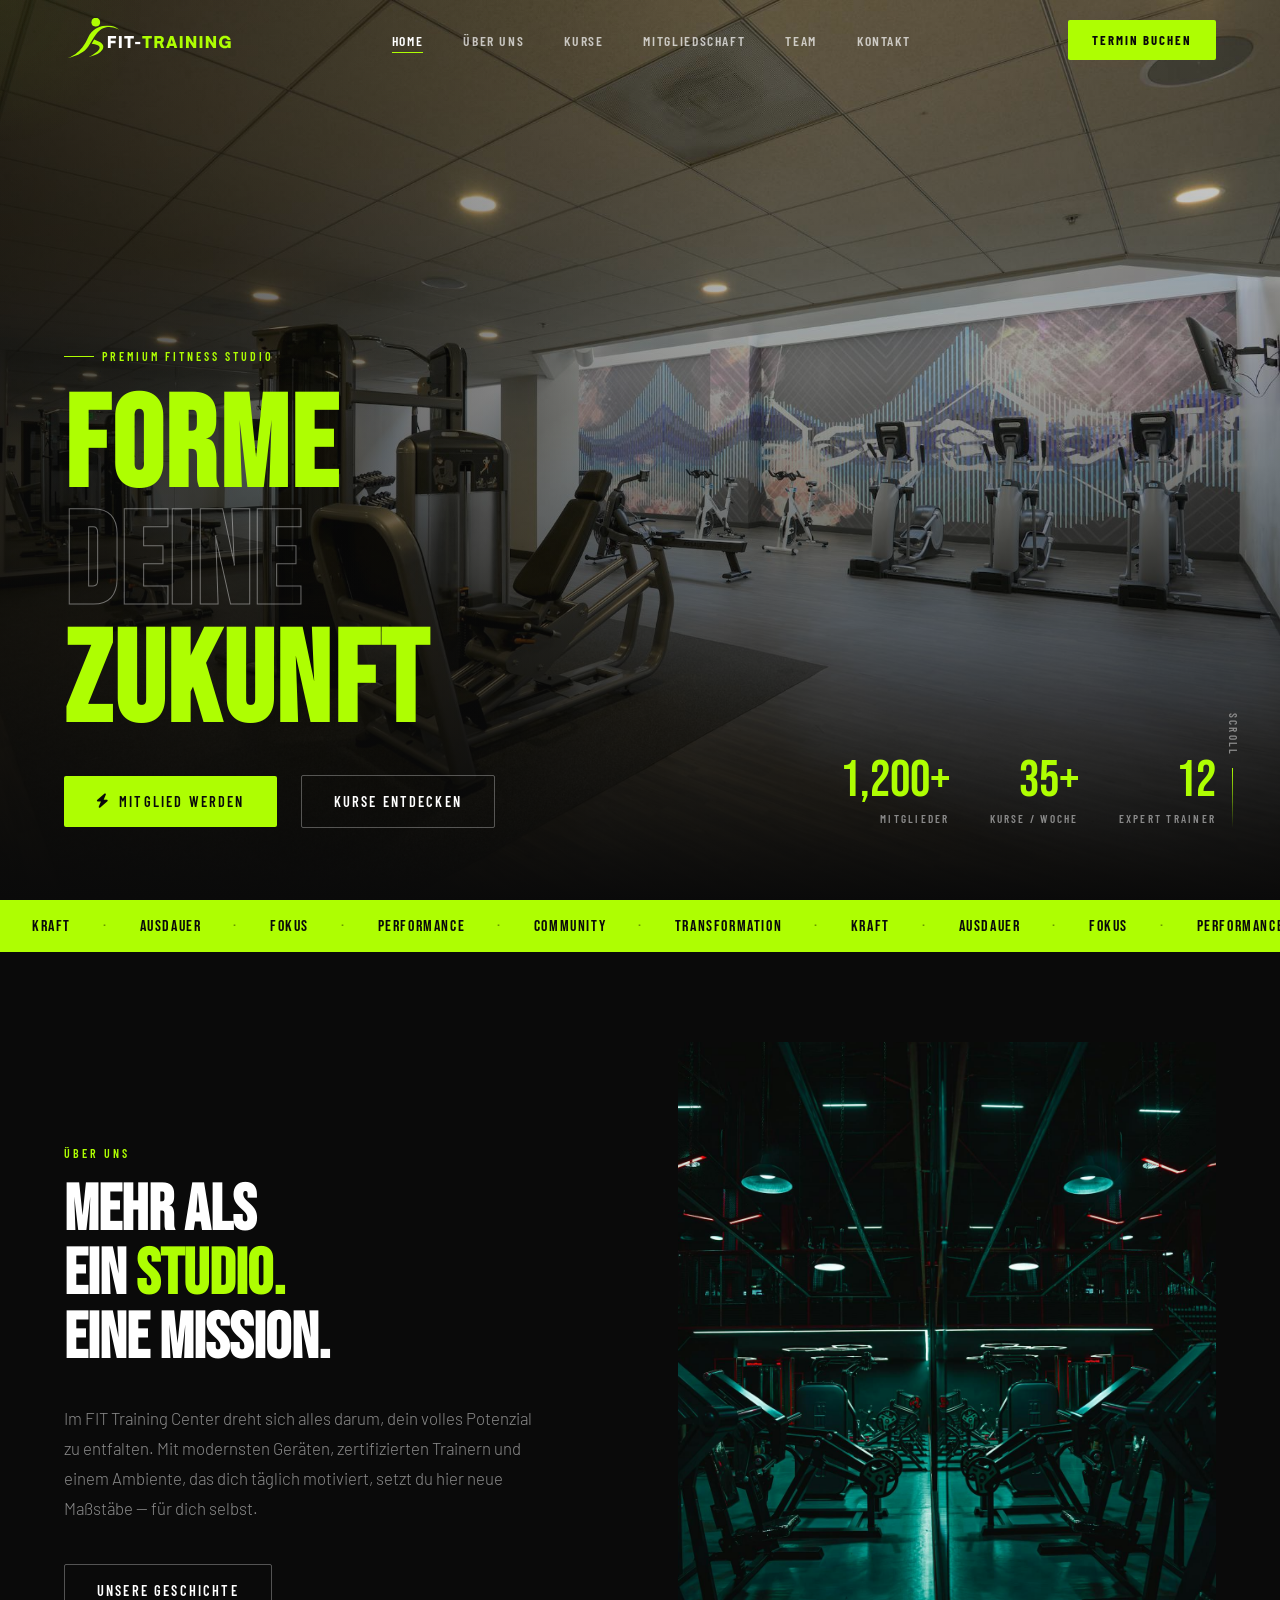
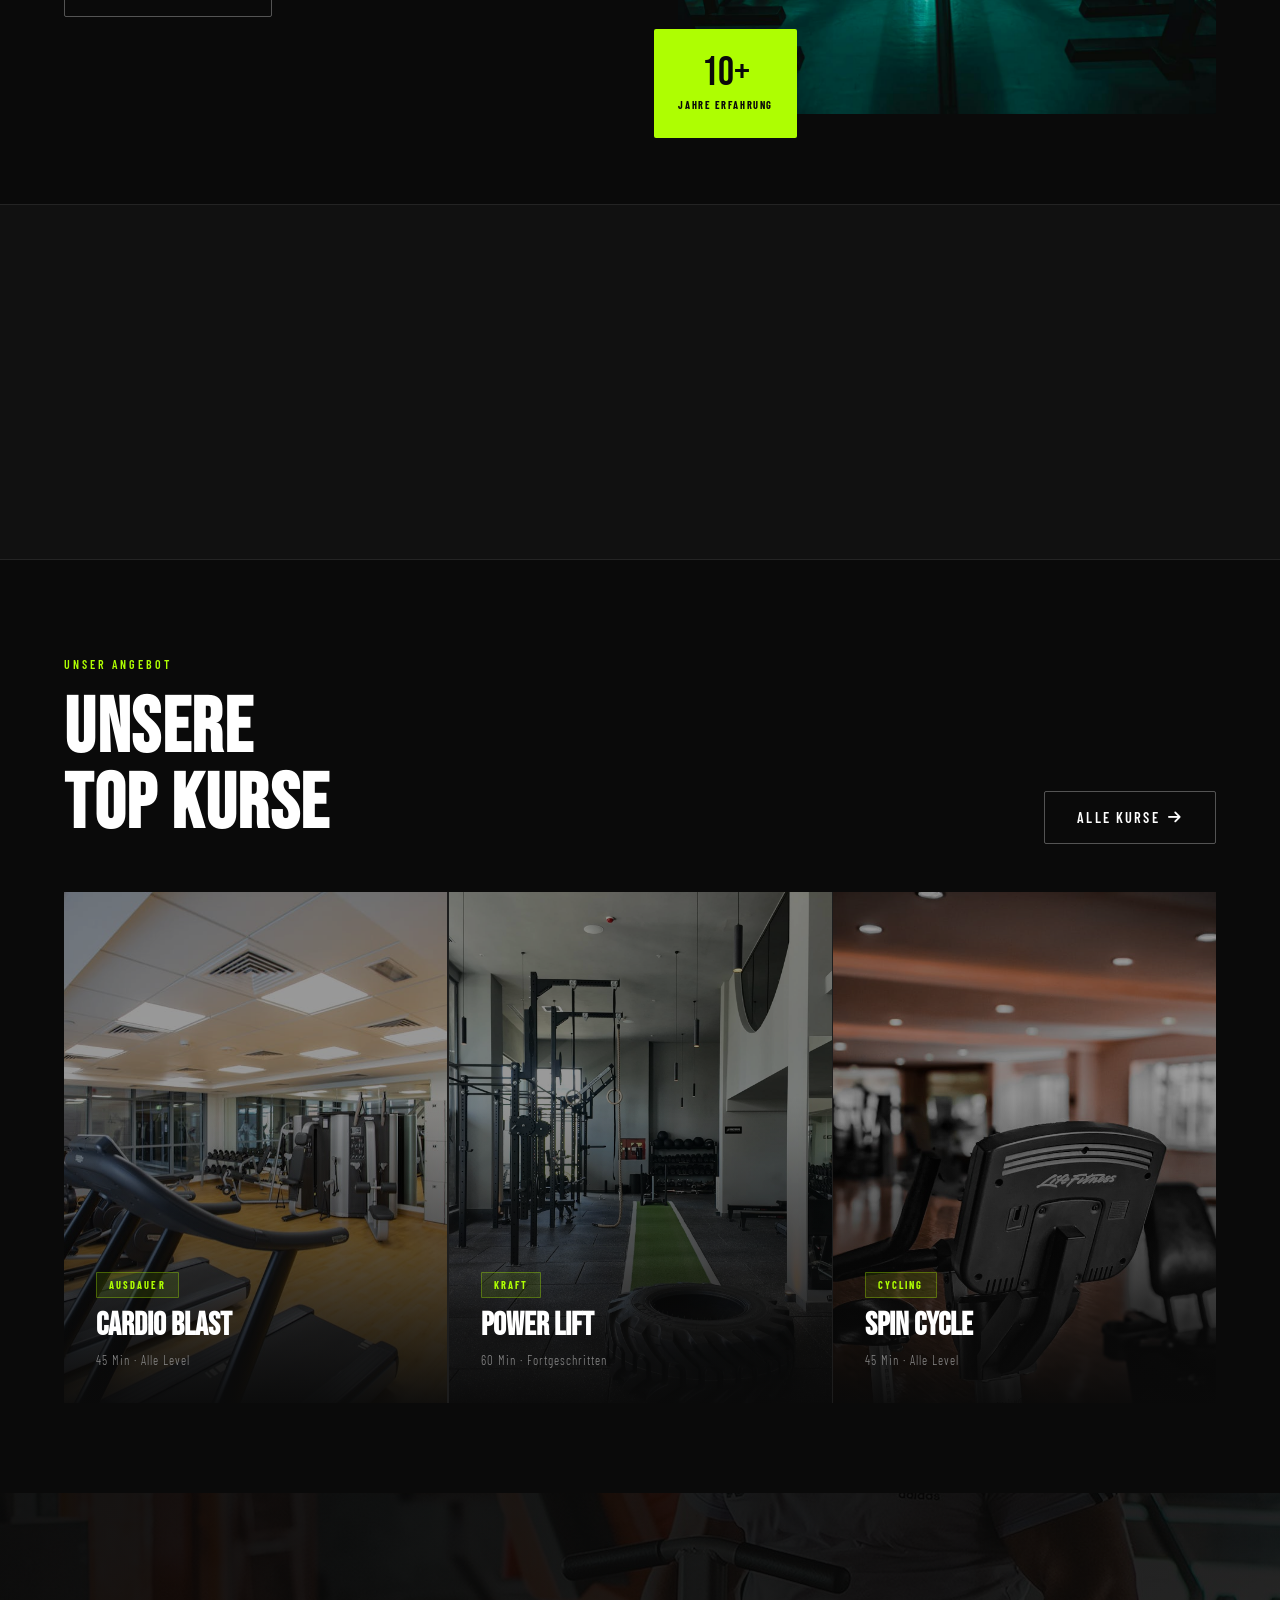
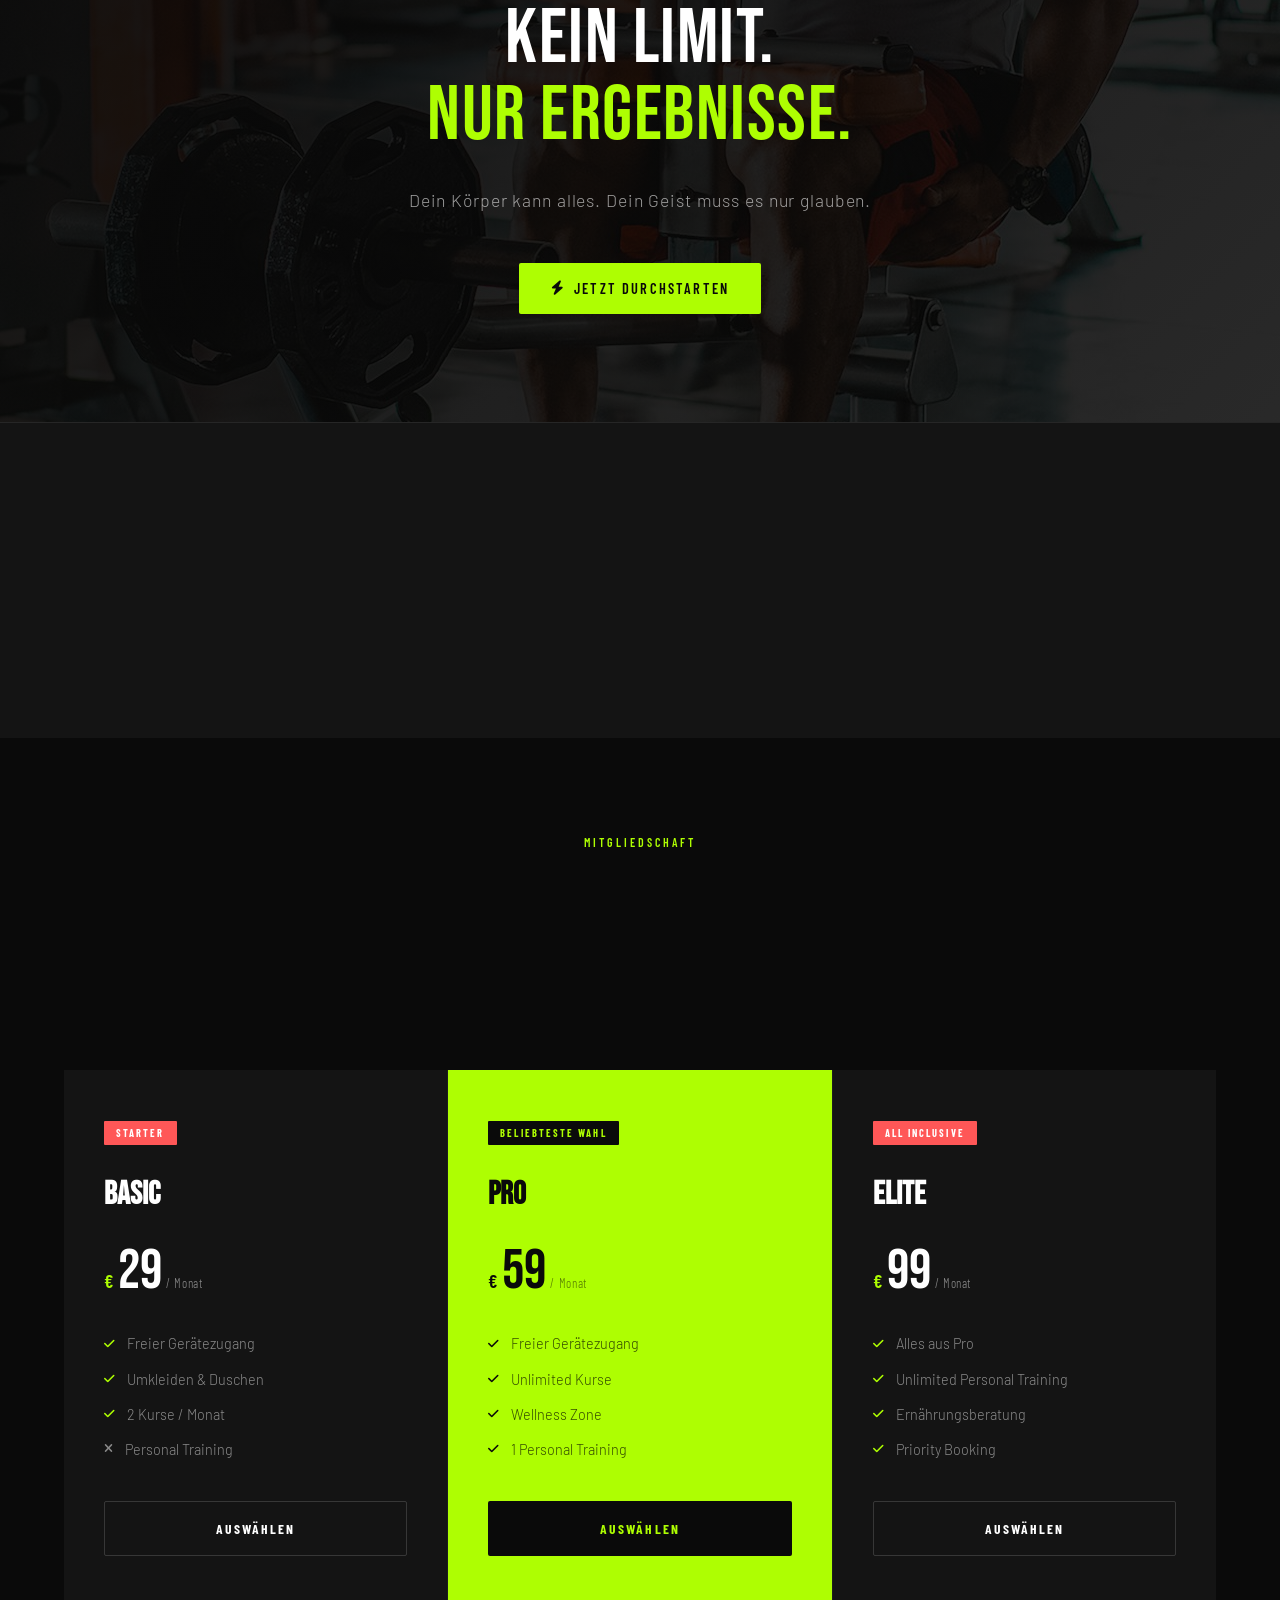
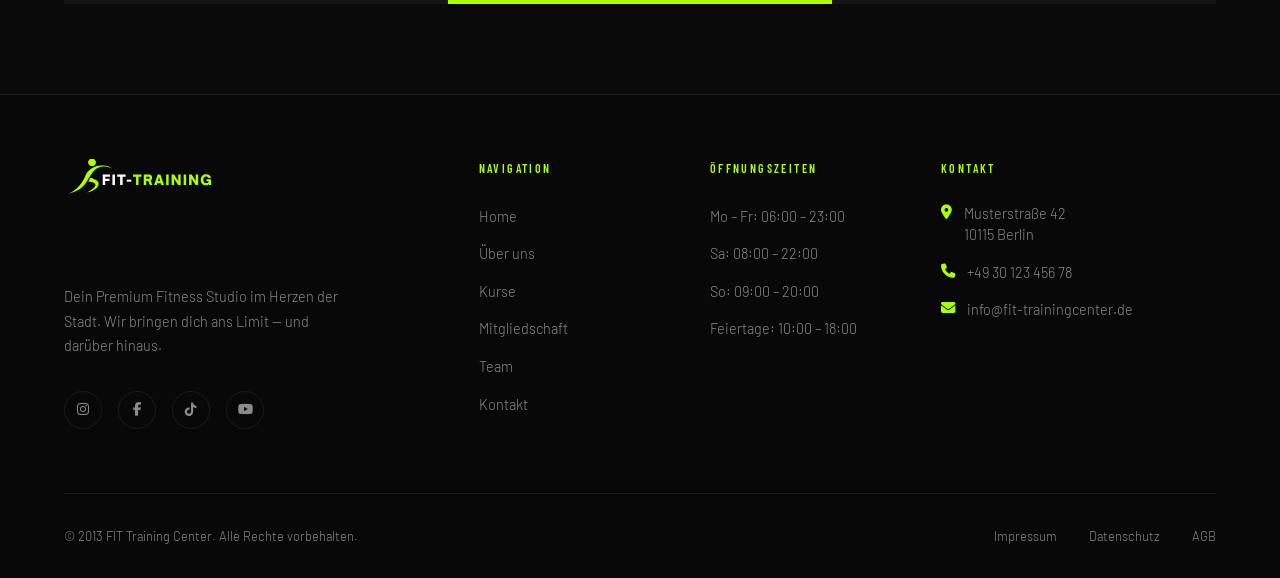
==== index.html @ bd79db69 "first commit" ====
<!DOCTYPE html>
<html lang="de">
  <head>
    <meta charset="UTF-8" />
    <meta name="viewport" content="width=device-width, initial-scale=1.0" />
    <meta
      name="description"
      content="FIT Training Center – Dein Premium Fitness Studio. Modernste Geräte, professionelle Trainer und eine Community die dich pusht." />
    <title>FIT Training Center — Home</title>

    <!-- Fonts -->
    <link rel="preconnect" href="https://fonts.googleapis.com" />
    <link rel="preconnect" href="https://fonts.gstatic.com" crossorigin />
    <link
      href="https://fonts.googleapis.com/css2?family=Bebas+Neue&family=Barlow:ital,wght@0,300;0,400;0,600;0,700;1,300&family=Barlow+Condensed:wght@400;600;700&display=swap"
      rel="stylesheet" />

    <!-- Icons -->
    <link
      rel="stylesheet"
      href="https://cdnjs.cloudflare.com/ajax/libs/font-awesome/6.5.0/css/all.min.css" />

    <!-- Global CSS -->
    <link rel="stylesheet" href="css/basic.css" />
    <link rel="stylesheet" href="css/index.css" />
  </head>
  <body>
    <!-- Progress Bar -->
    <div class="progress-bar"></div>

    <!-- ── NAVIGATION ──────────────────────────────────────── -->
    <nav class="navbar">
      <div class="container">
        <a href="index.html" class="nav-logo">
          <img src="assets/logo.svg" alt="FIT Training Center" />
        </a>
        <ul class="nav-links">
          <li><a href="index.html" class="active">Home</a></li>
          <li><a href="about.html">Über uns</a></li>
          <li><a href="courses.html">Kurse</a></li>
          <li><a href="membership.html">Mitgliedschaft</a></li>
          <li><a href="team.html">Team</a></li>
          <li><a href="contact.html">Kontakt</a></li>
        </ul>
        <a href="booking.html" class="nav-cta">Termin buchen</a>
        <button class="nav-hamburger" aria-label="Menü öffnen">
          <span></span><span></span><span></span>
        </button>
      </div>
    </nav>

    <!-- Mobile Menu -->
    <nav class="nav-mobile">
      <a href="index.html">Home</a>
      <a href="about.html">Über uns</a>
      <a href="courses.html">Kurse</a>
      <a href="membership.html">Mitgliedschaft</a>
      <a href="team.html">Team</a>
      <a href="contact.html">Kontakt</a>
      <a href="booking.html" class="nav-cta-mobile">Termin buchen</a>
    </nav>

    <!-- ── HERO ────────────────────────────────────────────── -->
    <section class="hero">
      <div class="hero-bg">
        <img
          src="assets/studio-one.jpg"
          alt="FIT Training Center"
          data-parallax="0.3" />
      </div>

      <div class="hero-content">
        <div class="container">
          <div class="hero-left">
            <div class="hero-tag">Premium Fitness Studio</div>
            <h1 class="hero-title">
              <span>Forme</span>
              <span class="outline">Deine</span>
              <span>Zukunft</span>
            </h1>
            <div class="hero-actions">
              <a href="membership.html" class="btn btn-primary">
                <i class="fas fa-bolt"></i> Mitglied werden
              </a>
              <a href="courses.html" class="btn btn-outline">
                Kurse entdecken
              </a>
            </div>
          </div>

          <div class="hero-right">
            <div class="hero-stats">
              <div class="hero-stat">
                <div class="number">
                  <span data-count="1200">0</span><span>+</span>
                </div>
                <div class="label">Mitglieder</div>
              </div>
              <div class="hero-stat">
                <div class="number">
                  <span data-count="35">0</span><span>+</span>
                </div>
                <div class="label">Kurse / Woche</div>
              </div>
              <div class="hero-stat">
                <div class="number"><span data-count="12">0</span></div>
                <div class="label">Expert Trainer</div>
              </div>
            </div>
          </div>
        </div>
      </div>

      <div class="hero-scroll">Scroll</div>
    </section>

    <!-- ── MARQUEE ──────────────────────────────────────────── -->
    <div class="marquee-strip">
      <div class="marquee-track">
        <span>Kraft</span><span class="dot">·</span> <span>Ausdauer</span
        ><span class="dot">·</span> <span>Fokus</span
        ><span class="dot">·</span> <span>Performance</span
        ><span class="dot">·</span> <span>Community</span
        ><span class="dot">·</span> <span>Transformation</span
        ><span class="dot">·</span> <span>Kraft</span
        ><span class="dot">·</span> <span>Ausdauer</span
        ><span class="dot">·</span> <span>Fokus</span
        ><span class="dot">·</span> <span>Performance</span
        ><span class="dot">·</span> <span>Community</span
        ><span class="dot">·</span> <span>Transformation</span
        ><span class="dot">·</span>
      </div>
    </div>

    <!-- ── INTRO ────────────────────────────────────────────── -->
    <section class="intro">
      <div class="container">
        <div class="intro-left reveal-left">
          <span class="section-label">Über uns</span>
          <h2 class="intro-title">
            Mehr als<br />ein <em>Studio.</em><br />Eine Mission.
          </h2>
          <p class="intro-text">
            Im FIT Training Center dreht sich alles darum, dein volles Potenzial
            zu entfalten. Mit modernsten Geräten, zertifizierten Trainern und
            einem Ambiente, das dich täglich motiviert, setzt du hier neue
            Maßstäbe — für dich selbst.
          </p>
          <a href="about.html" class="btn btn-outline">Unsere Geschichte</a>
        </div>

        <div class="intro-right reveal-right">
          <div class="intro-img-wrap">
            <img src="assets/studio-two.jpg" alt="FIT Training Center Studio" />
          </div>
          <div class="intro-badge">
            <span class="num">10+</span>
            <span class="txt">Jahre Erfahrung</span>
          </div>
        </div>
      </div>
    </section>

    <!-- ── FEATURES ─────────────────────────────────────────── -->
    <section class="features">
      <div class="container">
        <div class="features-grid">
          <div class="feature-item reveal">
            <div class="feature-icon"><i class="fas fa-dumbbell"></i></div>
            <h3 class="feature-title">Premium Equipment</h3>
            <p class="feature-text">
              Neueste Geräte von weltführenden Herstellern für maximale
              Performance.
            </p>
          </div>
          <div class="feature-item reveal">
            <div class="feature-icon"><i class="fas fa-users"></i></div>
            <h3 class="feature-title">Expert Trainer</h3>
            <p class="feature-text">
              Zertifizierte Coaches, die dich individuell begleiten und
              motivieren.
            </p>
          </div>
          <div class="feature-item reveal">
            <div class="feature-icon">
              <i class="fas fa-calendar-check"></i>
            </div>
            <h3 class="feature-title">Flexible Kurse</h3>
            <p class="feature-text">
              Über 35 Kurse pro Woche — von HIIT über Yoga bis zu Krafttraining.
            </p>
          </div>
          <div class="feature-item reveal">
            <div class="feature-icon"><i class="fas fa-spa"></i></div>
            <h3 class="feature-title">Wellness Zone</h3>
            <p class="feature-text">
              Sauna, Dampfbad und Ruhebereich für optimale Regeneration.
            </p>
          </div>
        </div>
      </div>
    </section>

    <!-- ── COURSES PREVIEW ──────────────────────────────────── -->
    <section class="courses-preview">
      <div class="container">
        <div class="courses-header">
          <div>
            <span class="section-label">Unser Angebot</span>
            <h2 class="section-title">Unsere<br />Top Kurse</h2>
          </div>
          <a href="courses.html" class="btn btn-outline"
            >Alle Kurse <i class="fas fa-arrow-right"></i
          ></a>
        </div>

        <div class="courses-grid">
          <div class="course-card reveal">
            <img src="assets/cardio.jpg" alt="Cardio Training" />
            <div class="course-card-content">
              <span class="course-tag">Ausdauer</span>
              <h3 class="course-card-title">Cardio Blast</h3>
              <p class="course-card-meta">45 Min · Alle Level</p>
            </div>
            <div class="course-card-arrow">
              <i class="fas fa-arrow-up-right"></i>
            </div>
          </div>

          <div class="course-card reveal">
            <img src="assets/strength.jpg" alt="Strength Training" />
            <div class="course-card-content">
              <span class="course-tag">Kraft</span>
              <h3 class="course-card-title">Power Lift</h3>
              <p class="course-card-meta">60 Min · Fortgeschritten</p>
            </div>
            <div class="course-card-arrow">
              <i class="fas fa-arrow-up-right"></i>
            </div>
          </div>

          <div class="course-card reveal">
            <img src="assets/bikes.jpg" alt="Cycling" />
            <div class="course-card-content">
              <span class="course-tag">Cycling</span>
              <h3 class="course-card-title">Spin Cycle</h3>
              <p class="course-card-meta">45 Min · Alle Level</p>
            </div>
            <div class="course-card-arrow">
              <i class="fas fa-arrow-up-right"></i>
            </div>
          </div>
        </div>
      </div>
    </section>

    <!-- ── MOTIVATION ───────────────────────────────────────── -->
    <section class="motivation">
      <div class="motivation-bg">
        <img src="assets/workout.jpg" alt="Motivation" data-parallax="0.2" />
      </div>
      <div class="container">
        <div class="motivation-content reveal">
          <p class="motivation-quote">
            Kein Limit.<br />
            <span class="highlight">Nur Ergebnisse.</span>
          </p>
          <p class="motivation-sub">
            Dein Körper kann alles. Dein Geist muss es nur glauben.
          </p>
          <a href="membership.html" class="btn btn-primary">
            <i class="fas fa-bolt"></i> Jetzt durchstarten
          </a>
        </div>
      </div>
    </section>

    <!-- ── STATS ────────────────────────────────────────────── -->
    <section class="stats">
      <div class="container">
        <div class="stats-grid">
          <div class="stat-item reveal">
            <span class="stat-number"
              ><span data-count="1200">0</span
              ><span class="stat-suffix">+</span></span
            >
            <span class="stat-label">Aktive Mitglieder</span>
          </div>
          <div class="stat-item reveal">
            <span class="stat-number"
              ><span data-count="35">0</span
              ><span class="stat-suffix">+</span></span
            >
            <span class="stat-label">Kurse pro Woche</span>
          </div>
          <div class="stat-item reveal">
            <span class="stat-number"><span data-count="12">0</span></span>
            <span class="stat-label">Expert Trainer</span>
          </div>
          <div class="stat-item reveal">
            <span class="stat-number"
              ><span data-count="10">0</span
              ><span class="stat-suffix">+</span></span
            >
            <span class="stat-label">Jahre Erfahrung</span>
          </div>
        </div>
      </div>
    </section>

    <!-- ── MEMBERSHIP TEASER ────────────────────────────────── -->
    <section class="membership-teaser">
      <div class="container" style="display: block; background: transparent">
        <div style="text-align: center; margin-bottom: 3rem">
          <span class="section-label">Mitgliedschaft</span>
          <h2 class="section-title reveal">Dein Plan.<br />Dein Preis.</h2>
        </div>
        <div
          style="
            display: grid;
            grid-template-columns: repeat(3, 1fr);
            gap: 1px;
            background: var(--clr-border);
          ">
          <div class="plan-card reveal">
            <span class="plan-badge">Starter</span>
            <h3 class="plan-name">Basic</h3>
            <div class="plan-price">
              <span class="currency">€</span>
              <span class="amount">29</span>
              <span class="period">/ Monat</span>
            </div>
            <ul class="plan-features">
              <li class="plan-feature">
                <i class="fas fa-check"></i> Freier Gerätezugang
              </li>
              <li class="plan-feature">
                <i class="fas fa-check"></i> Umkleiden & Duschen
              </li>
              <li class="plan-feature">
                <i class="fas fa-check"></i> 2 Kurse / Monat
              </li>
              <li class="plan-feature">
                <i
                  class="fas fa-times"
                  style="color: var(--clr-text-muted)"></i>
                <span>Personal Training</span>
              </li>
            </ul>
            <a href="membership.html" class="plan-btn">Auswählen</a>
          </div>

          <div class="plan-card featured reveal">
            <span class="plan-badge">Beliebteste Wahl</span>
            <h3 class="plan-name">Pro</h3>
            <div class="plan-price">
              <span class="currency">€</span>
              <span class="amount">59</span>
              <span class="period">/ Monat</span>
            </div>
            <ul class="plan-features">
              <li class="plan-feature">
                <i class="fas fa-check"></i> Freier Gerätezugang
              </li>
              <li class="plan-feature">
                <i class="fas fa-check"></i> Unlimited Kurse
              </li>
              <li class="plan-feature">
                <i class="fas fa-check"></i> Wellness Zone
              </li>
              <li class="plan-feature">
                <i class="fas fa-check"></i> 1 Personal Training
              </li>
            </ul>
            <a href="membership.html" class="plan-btn">Auswählen</a>
          </div>

          <div class="plan-card reveal">
            <span class="plan-badge">All Inclusive</span>
            <h3 class="plan-name">Elite</h3>
            <div class="plan-price">
              <span class="currency">€</span>
              <span class="amount">99</span>
              <span class="period">/ Monat</span>
            </div>
            <ul class="plan-features">
              <li class="plan-feature">
                <i class="fas fa-check"></i> Alles aus Pro
              </li>
              <li class="plan-feature">
                <i class="fas fa-check"></i> Unlimited Personal Training
              </li>
              <li class="plan-feature">
                <i class="fas fa-check"></i> Ernährungsberatung
              </li>
              <li class="plan-feature">
                <i class="fas fa-check"></i> Priority Booking
              </li>
            </ul>
            <a href="membership.html" class="plan-btn">Auswählen</a>
          </div>
        </div>
      </div>
    </section>

    <!-- ── FOOTER ───────────────────────────────────────────── -->
    <footer class="footer">
      <div class="container">
        <div class="footer-grid">
          <div class="footer-brand">
            <img src="assets/logo.svg" alt="FIT Training Center" />
            <p>
              Dein Premium Fitness Studio im Herzen der Stadt. Wir bringen dich
              ans Limit — und darüber hinaus.
            </p>
            <div class="footer-social">
              <a href="#" aria-label="Instagram"
                ><i class="fab fa-instagram"></i
              ></a>
              <a href="#" aria-label="Facebook"
                ><i class="fab fa-facebook-f"></i
              ></a>
              <a href="#" aria-label="TikTok"><i class="fab fa-tiktok"></i></a>
              <a href="#" aria-label="YouTube"
                ><i class="fab fa-youtube"></i
              ></a>
            </div>
          </div>

          <div class="footer-col">
            <h4>Navigation</h4>
            <ul>
              <li><a href="index.html">Home</a></li>
              <li><a href="about.html">Über uns</a></li>
              <li><a href="courses.html">Kurse</a></li>
              <li><a href="membership.html">Mitgliedschaft</a></li>
              <li><a href="team.html">Team</a></li>
              <li><a href="contact.html">Kontakt</a></li>
            </ul>
          </div>

          <div class="footer-col">
            <h4>Öffnungszeiten</h4>
            <ul>
              <li><a>Mo – Fr: 06:00 – 23:00</a></li>
              <li><a>Sa: 08:00 – 22:00</a></li>
              <li><a>So: 09:00 – 20:00</a></li>
              <li><a>Feiertage: 10:00 – 18:00</a></li>
            </ul>
          </div>

          <div class="footer-col">
            <h4>Kontakt</h4>
            <div class="footer-contact-item">
              <i class="fas fa-location-dot icon"></i>
              <span>Musterstraße 42<br />10115 Berlin</span>
            </div>
            <div class="footer-contact-item">
              <i class="fas fa-phone icon"></i>
              <span>+49 30 123 456 78</span>
            </div>
            <div class="footer-contact-item">
              <i class="fas fa-envelope icon"></i>
              <span>info@fit-trainingcenter.de</span>
            </div>
          </div>
        </div>

        <div class="footer-bottom">
          <p>© 2013 FIT Training Center. Alle Rechte vorbehalten.</p>
          <div class="footer-bottom-links">
            <a href="#">Impressum</a>
            <a href="#">Datenschutz</a>
            <a href="#">AGB</a>
          </div>
        </div>
      </div>
    </footer>

    <script src="js/main.js"></script>
  </body>
</html>
---- css/basic.css ----
/* ============================================================
   FIT TRAINING CENTER — basic.css
   Global Design System: Variables · Reset · Nav · Footer
   ============================================================ */

/* ── Google Fonts ─────────────────────────────────────────── */
@import url("https://fonts.googleapis.com/css2?family=Bebas+Neue&family=Barlow:ital,wght@0,300;0,400;0,600;0,700;1,300&family=Barlow+Condensed:wght@400;600;700&display=swap");

/* ── CSS Variables ────────────────────────────────────────── */
:root {
  /* Colors */
  --clr-bg: #0a0a0a;
  --clr-bg-card: #141414;
  --clr-bg-section: #111111;
  --clr-accent: #aefe02;
  --clr-accent-dim: #8fd000;
  --clr-red: #ff5757;
  --clr-white: #ffffff;
  --clr-text-muted: #8a8a8a;
  --clr-border: rgba(255, 255, 255, 0.08);

  /* Typography */
  --font-display: "Bebas Neue", sans-serif;
  --font-body: "Barlow", sans-serif;
  --font-condensed: "Barlow Condensed", sans-serif;

  /* Spacing */
  --space-xs: 0.5rem;
  --space-sm: 1rem;
  --space-md: 2rem;
  --space-lg: 4rem;
  --space-xl: 8rem;

  /* Layout */
  --max-width: 1440px;
  --nav-height: 80px;

  /* Transitions */
  --transition: all 0.3s cubic-bezier(0.4, 0, 0.2, 1);
  --transition-slow: all 0.6s cubic-bezier(0.4, 0, 0.2, 1);
}

/* ── Reset ────────────────────────────────────────────────── */
*,
*::before,
*::after {
  margin: 0;
  padding: 0;
  box-sizing: border-box;
}

html {
  font-size: 16px;
  scroll-behavior: smooth;
  -webkit-font-smoothing: antialiased;
  -moz-osx-font-smoothing: grayscale;
}

body {
  background-color: var(--clr-bg);
  color: var(--clr-white);
  font-family: var(--font-body);
  font-weight: 300;
  line-height: 1.6;
  overflow-x: hidden;
}

img {
  display: block;
  max-width: 100%;
  height: auto;
}

a {
  color: inherit;
  text-decoration: none;
}

ul,
ol {
  list-style: none;
}

button {
  cursor: pointer;
  border: none;
  background: none;
  font-family: inherit;
}

/* ── Utility Classes ──────────────────────────────────────── */
.container {
  width: 100%;
  max-width: var(--max-width);
  margin: 0 auto;
  padding: 0 clamp(1.5rem, 5vw, 4rem);
}

.accent {
  color: var(--clr-accent);
}
.red {
  color: var(--clr-red);
}
.muted {
  color: var(--clr-text-muted);
}

.section-label {
  display: inline-block;
  font-family: var(--font-condensed);
  font-size: 0.75rem;
  font-weight: 600;
  letter-spacing: 0.25em;
  text-transform: uppercase;
  color: var(--clr-accent);
  margin-bottom: var(--space-sm);
}

.section-title {
  font-family: var(--font-display);
  font-size: clamp(2.5rem, 6vw, 5rem);
  line-height: 1;
  letter-spacing: 0.02em;
  text-transform: uppercase;
}

.btn {
  display: inline-flex;
  align-items: center;
  gap: 0.5rem;
  padding: 0.875rem 2rem;
  font-family: var(--font-condensed);
  font-size: 0.9rem;
  font-weight: 600;
  letter-spacing: 0.15em;
  text-transform: uppercase;
  border-radius: 2px;
  transition: var(--transition);
  position: relative;
  overflow: hidden;
}

.btn-primary {
  background: var(--clr-accent);
  color: var(--clr-bg);
}

.btn-primary:hover {
  background: var(--clr-accent-dim);
  transform: translateY(-2px);
  box-shadow: 0 8px 30px rgba(174, 254, 2, 0.3);
}

.btn-outline {
  background: transparent;
  color: var(--clr-white);
  border: 1px solid rgba(255, 255, 255, 0.3);
}

.btn-outline:hover {
  border-color: var(--clr-accent);
  color: var(--clr-accent);
  transform: translateY(-2px);
}

/* ── NAVIGATION ───────────────────────────────────────────── */
.navbar {
  position: fixed;
  top: 0;
  left: 0;
  right: 0;
  z-index: 1000;
  height: var(--nav-height);
  display: flex;
  align-items: center;
  transition: var(--transition);
}

.navbar::before {
  content: "";
  position: absolute;
  inset: 0;
  background: transparent;
  transition: var(--transition);
  backdrop-filter: blur(0px);
}

.navbar.scrolled::before {
  background: rgba(10, 10, 10, 0.95);
  backdrop-filter: blur(20px);
  border-bottom: 1px solid var(--clr-border);
}

.navbar .container {
  display: flex;
  align-items: center;
  justify-content: space-between;
  position: relative;
  z-index: 1;
}

/* Logo */
.nav-logo {
  display: flex;
  align-items: center;
  gap: 0.75rem;
  text-decoration: none;
  flex-shrink: 0;
}

.nav-logo img {
  height: 170px;
  width: auto;
}

/* Nav Links */
.nav-links {
  display: flex;
  align-items: center;
  gap: 2.5rem;
}

.nav-links a {
  font-family: var(--font-condensed);
  font-size: 0.85rem;
  font-weight: 600;
  letter-spacing: 0.12em;
  text-transform: uppercase;
  color: rgba(255, 255, 255, 0.7);
  transition: var(--transition);
  position: relative;
}

.nav-links a::after {
  content: "";
  position: absolute;
  bottom: -4px;
  left: 0;
  width: 0;
  height: 1px;
  background: var(--clr-accent);
  transition: var(--transition);
}

.nav-links a:hover,
.nav-links a.active {
  color: var(--clr-white);
}

.nav-links a:hover::after,
.nav-links a.active::after {
  width: 100%;
}

/* Nav CTA */
.nav-cta {
  padding: 0.6rem 1.5rem;
  font-family: var(--font-condensed);
  font-size: 0.8rem;
  font-weight: 700;
  letter-spacing: 0.15em;
  text-transform: uppercase;
  background: var(--clr-accent);
  color: var(--clr-bg);
  border-radius: 2px;
  transition: var(--transition);
  flex-shrink: 0;
}

.nav-cta:hover {
  background: var(--clr-accent-dim);
  box-shadow: 0 4px 20px rgba(174, 254, 2, 0.35);
  transform: translateY(-1px);
}

/* Hamburger */
.nav-hamburger {
  display: none;
  flex-direction: column;
  gap: 5px;
  padding: 4px;
  cursor: pointer;
  z-index: 1001;
}

.nav-hamburger span {
  display: block;
  width: 24px;
  height: 2px;
  background: var(--clr-white);
  transition: var(--transition);
  transform-origin: center;
}

.nav-hamburger.open span:nth-child(1) {
  transform: translateY(7px) rotate(45deg);
}
.nav-hamburger.open span:nth-child(2) {
  opacity: 0;
  transform: scaleX(0);
}
.nav-hamburger.open span:nth-child(3) {
  transform: translateY(-7px) rotate(-45deg);
}

/* Mobile Menu */
.nav-mobile {
  display: none;
  position: fixed;
  inset: 0;
  background: var(--clr-bg);
  z-index: 999;
  flex-direction: column;
  align-items: center;
  justify-content: center;
  gap: 2.5rem;
  opacity: 0;
  pointer-events: none;
  transition: opacity 0.4s ease;
}

.nav-mobile.open {
  opacity: 1;
  pointer-events: all;
}

.nav-mobile a {
  font-family: var(--font-display);
  font-size: clamp(2rem, 8vw, 3.5rem);
  letter-spacing: 0.05em;
  text-transform: uppercase;
  color: var(--clr-white);
  transition: var(--transition);
}

.nav-mobile a:hover {
  color: var(--clr-accent);
}

.nav-mobile .nav-cta-mobile {
  margin-top: 1rem;
  padding: 1rem 2.5rem;
  font-family: var(--font-condensed);
  font-size: 1rem;
  font-weight: 700;
  letter-spacing: 0.2em;
  text-transform: uppercase;
  background: var(--clr-accent);
  color: var(--clr-bg);
  border-radius: 2px;
}

/* ── FOOTER ───────────────────────────────────────────────── */
.footer {
  background: #080808;
  border-top: 1px solid var(--clr-border);
  padding: var(--space-lg) 0 var(--space-md);
}

.footer-grid {
  display: grid;
  grid-template-columns: 2fr 1fr 1fr 1.5fr;
  gap: 3rem;
  padding-bottom: var(--space-lg);
  border-bottom: 1px solid var(--clr-border);
}

.footer-brand {
  margin-top: -3.5rem;
}

.footer-brand img {
  height: 150px;
  width: auto;
  margin-bottom: var(--space-md);
}

.footer-brand p {
  font-size: 0.9rem;
  color: var(--clr-text-muted);
  line-height: 1.7;
  max-width: 280px;
}

.footer-social {
  display: flex;
  gap: 1rem;
  margin-top: var(--space-md);
}

.footer-social a {
  width: 38px;
  height: 38px;
  border: 1px solid var(--clr-border);
  border-radius: 50%;
  display: flex;
  align-items: center;
  justify-content: center;
  color: var(--clr-text-muted);
  font-size: 0.85rem;
  transition: var(--transition);
}

.footer-social a:hover {
  border-color: var(--clr-accent);
  color: var(--clr-accent);
  transform: translateY(-2px);
}

.footer-col h4 {
  font-family: var(--font-condensed);
  font-size: 0.75rem;
  font-weight: 600;
  letter-spacing: 0.2em;
  text-transform: uppercase;
  color: var(--clr-accent);
  margin-bottom: 1.5rem;
}

.footer-col ul {
  display: flex;
  flex-direction: column;
  gap: 0.75rem;
}

.footer-col ul li a {
  font-size: 0.9rem;
  color: var(--clr-text-muted);
  transition: var(--transition);
}

.footer-col ul li a:hover {
  color: var(--clr-accent);
  padding-left: 4px;
}

.footer-contact-item {
  display: flex;
  align-items: flex-start;
  gap: 0.75rem;
  margin-bottom: 1rem;
}

.footer-contact-item .icon {
  color: var(--clr-accent);
  font-size: 0.9rem;
  margin-top: 2px;
  flex-shrink: 0;
}

.footer-contact-item span {
  font-size: 0.9rem;
  color: var(--clr-text-muted);
  line-height: 1.5;
}

.footer-bottom {
  display: flex;
  align-items: center;
  justify-content: space-between;
  padding-top: var(--space-md);
  flex-wrap: wrap;
  gap: 1rem;
}

.footer-bottom p {
  font-size: 0.8rem;
  color: var(--clr-text-muted);
}

.footer-bottom-links {
  display: flex;
  gap: 2rem;
}

.footer-bottom-links a {
  font-size: 0.8rem;
  color: var(--clr-text-muted);
  transition: var(--transition);
}

.footer-bottom-links a:hover {
  color: var(--clr-accent);
}

/* ── Scroll Progress Bar ──────────────────────────────────── */
.progress-bar {
  position: fixed;
  top: 0;
  left: 0;
  height: 2px;
  background: var(--clr-accent);
  z-index: 9999;
  width: 0%;
  transition: width 0.1s linear;
}

/* ── Page Transition Overlay ──────────────────────────────── */
.page-overlay {
  position: fixed;
  inset: 0;
  background: var(--clr-bg);
  z-index: 9998;
  transform: translateY(100%);
  transition: transform 0.5s cubic-bezier(0.76, 0, 0.24, 1);
  pointer-events: none;
}

/* ── Reveal Animations ────────────────────────────────────── */
.reveal {
  opacity: 0;
  transform: translateY(40px);
  transition: opacity 0.7s ease, transform 0.7s ease;
}

.reveal.visible {
  opacity: 1;
  transform: translateY(0);
}

.reveal-left {
  opacity: 0;
  transform: translateX(-40px);
  transition: opacity 0.7s ease, transform 0.7s ease;
}

.reveal-left.visible {
  opacity: 1;
  transform: translateX(0);
}

.reveal-right {
  opacity: 0;
  transform: translateX(40px);
  transition: opacity 0.7s ease, transform 0.7s ease;
}

.reveal-right.visible {
  opacity: 1;
  transform: translateX(0);
}

/* ── Responsive Navigation ────────────────────────────────── */

/* Tablet */
@media (max-width: 1024px) {
  .nav-links {
    gap: 1.75rem;
  }
}

/* Mobile */
@media (max-width: 768px) {
  :root {
    --nav-height: 64px;
  }

  .nav-links,
  .nav-cta {
    display: none;
  }

  .nav-hamburger {
    display: flex;
  }

  .nav-mobile {
    display: flex;
  }

  /* Footer Mobile */
  .footer-grid {
    grid-template-columns: 1fr 1fr;
    gap: 2rem;
  }

  .footer-brand {
    grid-column: 1 / -1;
  }

  .footer-bottom {
    flex-direction: column;
    align-items: flex-start;
    gap: 0.75rem;
  }
}

@media (max-width: 480px) {
  .footer-grid {
    grid-template-columns: 1fr;
  }
}

/* ── iPhone 17 Pro Max (430px) ────────────────────────────── */
@media (max-width: 430px) {
  :root {
    --nav-height: 60px;
  }

  .nav-logo img {
    height: 38px;
  }

  /* Footer kompakter */
  .footer-grid {
    grid-template-columns: 1fr;
    gap: 1.5rem;
  }

  .footer-brand p {
    font-size: 0.85rem;
  }

  .footer-col h4 {
    margin-bottom: 1rem;
  }

  .footer-col ul {
    gap: 0.5rem;
  }

  .footer-bottom {
    gap: 0.5rem;
  }

  .footer-bottom-links {
    gap: 1.25rem;
  }

  /* Buttons vollbreite auf kleinstem Smartphone */
  .btn {
    width: 100%;
    justify-content: center;
  }

  /* Section Label kleiner */
  .section-label {
    font-size: 0.7rem;
  }

  /* Mobile Nav Links etwas kleiner */
  .nav-mobile a {
    font-size: clamp(1.8rem, 9vw, 2.5rem);
  }

  .nav-mobile {
    gap: 1.75rem;
  }
}

/* ── iPad spezifisch (768px – 1024px) ────────────────────── */
@media (min-width: 768px) and (max-width: 1024px) {
  :root {
    --nav-height: 72px;
  }

  .nav-logo img {
    height: 44px;
  }

  /* Nav Links auf Tablet sichtbar aber kompakter */
  .nav-links {
    display: flex;
    gap: 1.25rem;
  }

  .nav-links a {
    font-size: 0.78rem;
  }

  .nav-cta {
    display: inline-flex;
    padding: 0.5rem 1.1rem;
    font-size: 0.75rem;
  }

  .nav-hamburger {
    display: none;
  }

  /* Footer 2-spaltig auf iPad */
  .footer-grid {
    grid-template-columns: 1fr 1fr;
    gap: 2.5rem;
  }

  .footer-brand {
    grid-column: 1 / -1;
  }
}

/* ── Large Screens (1440p+) ───────────────────────────────── */
@media (min-width: 1920px) {
  :root {
    --nav-height: 90px;
  }

  .nav-logo img {
    height: 58px;
  }

  .nav-links {
    gap: 3rem;
  }

  .nav-links a {
    font-size: 0.95rem;
  }
}

/* ── 2K / 1440p (2560px) ──────────────────────────────────── */
@media (min-width: 2560px) {
  html {
    font-size: 18px;
  }

  :root {
    --max-width: 2000px;
    --nav-height: 100px;
  }

  .nav-logo img {
    height: 64px;
  }

  .nav-links {
    gap: 3.5rem;
  }

  .nav-links a {
    font-size: 1rem;
  }

  .nav-cta {
    padding: 0.75rem 2rem;
    font-size: 0.9rem;
  }

  .footer-brand p {
    font-size: 1rem;
    max-width: 360px;
  }
}

/* ── 4K / 45-Zoll (3840px) ───────────────────────────────── */
@media (min-width: 3840px) {
  html {
    font-size: 24px;
  }

  :root {
    --max-width: 3000px;
    --nav-height: 120px;
    --space-xl: 12rem;
  }

  .nav-logo img {
    height: 80px;
  }

  .nav-links {
    gap: 5rem;
  }

  .nav-links a {
    font-size: 1.1rem;
    letter-spacing: 0.15em;
  }

  .nav-cta {
    padding: 0.9rem 2.5rem;
    font-size: 1rem;
  }

  .section-label {
    font-size: 0.9rem;
    letter-spacing: 0.3em;
  }

  .btn {
    padding: 1.1rem 2.5rem;
    font-size: 1rem;
  }

  .footer-grid {
    gap: 5rem;
  }

  .footer-brand img {
    height: 80px;
  }

  .footer-brand p {
    font-size: 1.1rem;
    max-width: 480px;
  }

  .footer-col h4 {
    font-size: 0.9rem;
    margin-bottom: 2rem;
  }

  .footer-col ul li a {
    font-size: 1.1rem;
  }

  .footer-contact-item span {
    font-size: 1.1rem;
  }

  .footer-bottom p,
  .footer-bottom-links a {
    font-size: 1rem;
  }
}
---- css/index.css ----
/* ── HERO ─────────────────────────────────────────────── */
.hero {
  position: relative;
  height: 100svh;
  min-height: 600px;
  display: flex;
  align-items: flex-end;
  overflow: hidden;
}

.hero-bg {
  position: absolute;
  inset: 0;
  z-index: 0;
}

.hero-bg img {
  width: 100%;
  height: 100%;
  object-fit: cover;
  object-position: center 30%;
  transform-origin: center;
}

.hero-bg::after {
  content: "";
  position: absolute;
  inset: 0;
  background: linear-gradient(
      to top,
      rgba(10, 10, 10, 1) 0%,
      rgba(10, 10, 10, 0.5) 40%,
      rgba(10, 10, 10, 0.1) 100%
    ),
    linear-gradient(to right, rgba(10, 10, 10, 0.6) 0%, transparent 60%);
}

.hero-content {
  position: relative;
  z-index: 1;
  width: 100%;
  padding-bottom: clamp(3rem, 8vh, 6rem);
}

.hero-content .container {
  display: grid;
  grid-template-columns: 1fr 1fr;
  align-items: flex-end;
  gap: 2rem;
}

.hero-left {
}

.hero-tag {
  display: inline-flex;
  align-items: center;
  gap: 0.5rem;
  font-family: var(--font-condensed);
  font-size: 0.75rem;
  font-weight: 600;
  letter-spacing: 0.25em;
  text-transform: uppercase;
  color: var(--clr-accent);
  margin-bottom: 1.5rem;
}

.hero-tag::before {
  content: "";
  display: block;
  width: 30px;
  height: 1px;
  background: var(--clr-accent);
}

.hero-title {
  font-family: var(--font-display);
  font-size: clamp(4rem, 10vw, 9rem);
  line-height: 0.92;
  letter-spacing: 0.02em;
  text-transform: uppercase;
  margin-bottom: 2rem;
}

.hero-title span {
  display: block;
  color: var(--clr-accent);
  -webkit-text-stroke: 0px;
}

.hero-title .outline {
  color: transparent;
  -webkit-text-stroke: 1px rgba(255, 255, 255, 0.4);
}

.hero-actions {
  display: flex;
  align-items: center;
  gap: 1.5rem;
  flex-wrap: wrap;
}

.hero-right {
  display: flex;
  flex-direction: column;
  align-items: flex-end;
  gap: 2rem;
}

.hero-stats {
  display: flex;
  gap: 2.5rem;
}

.hero-stat {
  text-align: right;
}

.hero-stat .number {
  font-family: var(--font-display);
  font-size: clamp(2.5rem, 4vw, 3.5rem);
  line-height: 1;
  color: var(--clr-white);
}

.hero-stat .number span {
  color: var(--clr-accent);
}

.hero-stat .label {
  font-family: var(--font-condensed);
  font-size: 0.7rem;
  font-weight: 600;
  letter-spacing: 0.2em;
  text-transform: uppercase;
  color: var(--clr-text-muted);
  margin-top: 0.25rem;
}

.hero-scroll {
  display: flex;
  align-items: center;
  gap: 0.75rem;
  font-family: var(--font-condensed);
  font-size: 0.7rem;
  font-weight: 600;
  letter-spacing: 0.2em;
  text-transform: uppercase;
  color: var(--clr-text-muted);
  writing-mode: vertical-rl;
  text-orientation: mixed;
  position: absolute;
  right: clamp(1.5rem, 3vw, 3rem);
  bottom: clamp(3rem, 8vh, 6rem);
  z-index: 2;
}

.hero-scroll::after {
  content: "";
  display: block;
  width: 1px;
  height: 60px;
  background: linear-gradient(to bottom, var(--clr-accent), transparent);
  animation: scrollLine 2s ease-in-out infinite;
}

@keyframes scrollLine {
  0%,
  100% {
    opacity: 1;
    transform: scaleY(1);
    transform-origin: top;
  }
  50% {
    opacity: 0.4;
  }
}

/* ── MARQUEE STRIP ────────────────────────────────────── */
.marquee-strip {
  background: var(--clr-accent);
  padding: 0.75rem 0;
  overflow: hidden;
  white-space: nowrap;
}

.marquee-track {
  display: inline-flex;
  animation: marquee 20s linear infinite;
}

.marquee-track span {
  font-family: var(--font-display);
  font-size: 1rem;
  letter-spacing: 0.1em;
  text-transform: uppercase;
  color: var(--clr-bg);
  padding: 0 2rem;
}

.marquee-track .dot {
  color: rgba(0, 0, 0, 0.4);
  padding: 0;
}

@keyframes marquee {
  from {
    transform: translateX(0);
  }
  to {
    transform: translateX(-50%);
  }
}

/* ── INTRO SECTION ────────────────────────────────────── */
.intro {
  padding: clamp(4rem, 10vh, 8rem) 0;
}

.intro .container {
  display: grid;
  grid-template-columns: 1fr 1fr;
  gap: clamp(3rem, 6vw, 8rem);
  align-items: center;
}

.intro-left {
}

.intro-title {
  font-family: var(--font-display);
  font-size: clamp(2.5rem, 5vw, 4.5rem);
  line-height: 1;
  text-transform: uppercase;
  margin-bottom: 2rem;
}

.intro-title em {
  font-style: normal;
  color: var(--clr-accent);
}

.intro-text {
  font-size: clamp(0.95rem, 1.5vw, 1.05rem);
  color: var(--clr-text-muted);
  line-height: 1.8;
  margin-bottom: 2.5rem;
  max-width: 480px;
}

.intro-right {
  position: relative;
}

.intro-img-wrap {
  position: relative;
  aspect-ratio: 4/5;
  overflow: hidden;
  border-radius: 2px;
}

.intro-img-wrap img {
  width: 100%;
  height: 100%;
  object-fit: cover;
  transition: transform 0.8s ease;
}

.intro-img-wrap:hover img {
  transform: scale(1.04);
}

.intro-badge {
  position: absolute;
  bottom: -1.5rem;
  left: -1.5rem;
  background: var(--clr-accent);
  color: var(--clr-bg);
  padding: 1.5rem;
  border-radius: 2px;
  text-align: center;
  min-width: 120px;
}

.intro-badge .num {
  font-family: var(--font-display);
  font-size: 2.5rem;
  line-height: 1;
  display: block;
}

.intro-badge .txt {
  font-family: var(--font-condensed);
  font-size: 0.65rem;
  font-weight: 700;
  letter-spacing: 0.15em;
  text-transform: uppercase;
  margin-top: 0.25rem;
  display: block;
}

/* ── FEATURES STRIP ───────────────────────────────────── */
.features {
  padding: clamp(3rem, 6vh, 5rem) 0;
  background: var(--clr-bg-section);
  border-top: 1px solid var(--clr-border);
  border-bottom: 1px solid var(--clr-border);
}

.features-grid {
  display: grid;
  grid-template-columns: repeat(4, 1fr);
  gap: 0;
}

.feature-item {
  padding: 2.5rem 2rem;
  border-right: 1px solid var(--clr-border);
  transition: var(--transition);
}

.feature-item:last-child {
  border-right: none;
}

.feature-item:hover {
  background: rgba(174, 254, 2, 0.03);
}

.feature-icon {
  width: 48px;
  height: 48px;
  background: rgba(174, 254, 2, 0.1);
  border-radius: 2px;
  display: flex;
  align-items: center;
  justify-content: center;
  font-size: 1.2rem;
  color: var(--clr-accent);
  margin-bottom: 1.25rem;
  transition: var(--transition);
}

.feature-item:hover .feature-icon {
  background: var(--clr-accent);
  color: var(--clr-bg);
}

.feature-title {
  font-family: var(--font-condensed);
  font-size: 1rem;
  font-weight: 700;
  letter-spacing: 0.08em;
  text-transform: uppercase;
  margin-bottom: 0.5rem;
}

.feature-text {
  font-size: 0.85rem;
  color: var(--clr-text-muted);
  line-height: 1.6;
}

/* ── COURSES PREVIEW ──────────────────────────────────── */
.courses-preview {
  padding: clamp(4rem, 10vh, 8rem) 0;
}

.courses-header {
  display: flex;
  align-items: flex-end;
  justify-content: space-between;
  margin-bottom: 3rem;
  gap: 2rem;
}

.courses-grid {
  display: grid;
  grid-template-columns: repeat(3, 1fr);
  gap: 1.5px;
  background: var(--clr-border);
}

.course-card {
  position: relative;
  aspect-ratio: 3/4;
  overflow: hidden;
  background: var(--clr-bg-card);
  cursor: pointer;
}

.course-card img {
  width: 100%;
  height: 100%;
  object-fit: cover;
  transition: transform 0.7s cubic-bezier(0.4, 0, 0.2, 1);
  filter: brightness(0.6);
}

.course-card:hover img {
  transform: scale(1.08);
  filter: brightness(0.4);
}

.course-card-content {
  position: absolute;
  inset: 0;
  display: flex;
  flex-direction: column;
  justify-content: flex-end;
  padding: 2rem;
  background: linear-gradient(
    to top,
    rgba(10, 10, 10, 0.95) 0%,
    transparent 60%
  );
}

.course-tag {
  display: inline-block;
  font-family: var(--font-condensed);
  font-size: 0.65rem;
  font-weight: 700;
  letter-spacing: 0.2em;
  text-transform: uppercase;
  color: var(--clr-accent);
  background: rgba(174, 254, 2, 0.1);
  border: 1px solid rgba(174, 254, 2, 0.3);
  padding: 0.25rem 0.75rem;
  border-radius: 1px;
  margin-bottom: 0.75rem;
  width: fit-content;
}

.course-card-title {
  font-family: var(--font-display);
  font-size: clamp(1.5rem, 2.5vw, 2rem);
  text-transform: uppercase;
  line-height: 1;
  margin-bottom: 0.5rem;
}

.course-card-meta {
  font-family: var(--font-condensed);
  font-size: 0.8rem;
  color: var(--clr-text-muted);
  letter-spacing: 0.08em;
}

.course-card-arrow {
  position: absolute;
  top: 1.5rem;
  right: 1.5rem;
  width: 40px;
  height: 40px;
  border: 1px solid rgba(255, 255, 255, 0.2);
  border-radius: 50%;
  display: flex;
  align-items: center;
  justify-content: center;
  font-size: 0.8rem;
  opacity: 0;
  transform: translate(10px, -10px);
  transition: var(--transition);
}

.course-card:hover .course-card-arrow {
  opacity: 1;
  transform: translate(0, 0);
  border-color: var(--clr-accent);
  color: var(--clr-accent);
}

/* ── MOTIVATION SECTION ───────────────────────────────── */
.motivation {
  position: relative;
  padding: clamp(5rem, 12vh, 10rem) 0;
  overflow: hidden;
}

.motivation-bg {
  position: absolute;
  inset: 0;
  z-index: 0;
}

.motivation-bg img {
  width: 100%;
  height: 100%;
  object-fit: cover;
  filter: brightness(0.25);
}

.motivation-bg::after {
  content: "";
  position: absolute;
  inset: 0;
  background: linear-gradient(
    135deg,
    rgba(10, 10, 10, 0.8) 0%,
    rgba(10, 10, 10, 0.4) 100%
  );
}

.motivation-content {
  position: relative;
  z-index: 1;
  text-align: center;
  max-width: 900px;
  margin: 0 auto;
}

.motivation-quote {
  font-family: var(--font-display);
  font-size: clamp(2.5rem, 6vw, 6rem);
  line-height: 1;
  text-transform: uppercase;
  letter-spacing: 0.02em;
  margin-bottom: 2rem;
}

.motivation-quote .highlight {
  color: var(--clr-accent);
}

.motivation-sub {
  font-size: clamp(0.9rem, 1.5vw, 1.1rem);
  color: rgba(255, 255, 255, 0.6);
  letter-spacing: 0.05em;
  margin-bottom: 3rem;
}

/* ── STATS SECTION ────────────────────────────────────── */
.stats {
  padding: clamp(4rem, 8vh, 6rem) 0;
  background: var(--clr-bg-card);
  border-top: 1px solid var(--clr-border);
}

.stats-grid {
  display: grid;
  grid-template-columns: repeat(4, 1fr);
  gap: 0;
}

.stat-item {
  padding: 2.5rem 2rem;
  text-align: center;
  border-right: 1px solid var(--clr-border);
  position: relative;
}

.stat-item:last-child {
  border-right: none;
}

.stat-number {
  font-family: var(--font-display);
  font-size: clamp(3rem, 5vw, 5rem);
  line-height: 1;
  color: var(--clr-white);
  display: block;
}

.stat-suffix {
  color: var(--clr-accent);
}

.stat-label {
  font-family: var(--font-condensed);
  font-size: 0.75rem;
  font-weight: 600;
  letter-spacing: 0.2em;
  text-transform: uppercase;
  color: var(--clr-text-muted);
  margin-top: 0.5rem;
  display: block;
}

/* ── MEMBERSHIP TEASER ────────────────────────────────── */
.membership-teaser {
  padding: clamp(4rem, 10vh, 8rem) 0;
}

.membership-teaser .container {
  display: grid;
  grid-template-columns: 1fr 1fr 1fr;
  gap: 1px;
  background: var(--clr-border);
}

.plan-card {
  background: var(--clr-bg-card);
  padding: 3rem 2.5rem;
  position: relative;
  transition: var(--transition);
}

.plan-card.featured {
  background: var(--clr-accent);
}

.plan-card:hover:not(.featured) {
  background: #1a1a1a;
}

.plan-badge {
  display: inline-block;
  font-family: var(--font-condensed);
  font-size: 0.65rem;
  font-weight: 700;
  letter-spacing: 0.2em;
  text-transform: uppercase;
  background: var(--clr-red);
  color: white;
  padding: 0.25rem 0.75rem;
  border-radius: 1px;
  margin-bottom: 1.5rem;
}

.plan-card.featured .plan-badge {
  background: var(--clr-bg);
  color: var(--clr-accent);
}

.plan-name {
  font-family: var(--font-display);
  font-size: 2rem;
  text-transform: uppercase;
  margin-bottom: 0.5rem;
  color: var(--clr-white);
}

.plan-card.featured .plan-name {
  color: var(--clr-bg);
}

.plan-price {
  display: flex;
  align-items: baseline;
  gap: 0.25rem;
  margin: 1.5rem 0 2rem;
}

.plan-price .currency {
  font-family: var(--font-condensed);
  font-size: 1.2rem;
  font-weight: 600;
  color: var(--clr-accent);
}

.plan-card.featured .plan-price .currency {
  color: var(--clr-bg);
}

.plan-price .amount {
  font-family: var(--font-display);
  font-size: 3.5rem;
  line-height: 1;
  color: var(--clr-white);
}

.plan-card.featured .plan-price .amount {
  color: var(--clr-bg);
}

.plan-price .period {
  font-family: var(--font-condensed);
  font-size: 0.8rem;
  color: var(--clr-text-muted);
  letter-spacing: 0.05em;
}

.plan-card.featured .plan-price .period {
  color: rgba(0, 0, 0, 0.5);
}

.plan-features {
  display: flex;
  flex-direction: column;
  gap: 0.75rem;
  margin-bottom: 2.5rem;
}

.plan-feature {
  display: flex;
  align-items: center;
  gap: 0.75rem;
  font-size: 0.9rem;
  color: var(--clr-text-muted);
}

.plan-card.featured .plan-feature {
  color: rgba(0, 0, 0, 0.7);
}

.plan-feature i {
  color: var(--clr-accent);
  font-size: 0.75rem;
  flex-shrink: 0;
}

.plan-card.featured .plan-feature i {
  color: var(--clr-bg);
}

.plan-btn {
  width: 100%;
  padding: 1rem;
  font-family: var(--font-condensed);
  font-size: 0.85rem;
  font-weight: 700;
  letter-spacing: 0.15em;
  text-transform: uppercase;
  text-align: center;
  border-radius: 2px;
  transition: var(--transition);
  display: block;
  border: 1px solid rgba(255, 255, 255, 0.15);
  color: var(--clr-white);
}

.plan-card.featured .plan-btn {
  background: var(--clr-bg);
  color: var(--clr-accent);
  border-color: transparent;
}

.plan-btn:hover {
  border-color: var(--clr-accent);
  color: var(--clr-accent);
}

.plan-card.featured .plan-btn:hover {
  background: rgba(0, 0, 0, 0.85);
}

/* ── RESPONSIVE ───────────────────────────────────────── */
@media (max-width: 1024px) {
  .hero-content .container {
    grid-template-columns: 1fr;
  }
  .hero-right {
    display: none;
  }
  .hero-scroll {
    display: none;
  }

  .intro .container {
    grid-template-columns: 1fr;
    gap: 3rem;
  }
  .intro-badge {
    left: auto;
    right: 1rem;
    bottom: 1rem;
  }

  .features-grid {
    grid-template-columns: repeat(2, 1fr);
  }
  .feature-item:nth-child(2) {
    border-right: none;
  }
  .feature-item:nth-child(3) {
    border-right: 1px solid var(--clr-border);
  }
  .feature-item:nth-child(1),
  .feature-item:nth-child(2) {
    border-bottom: 1px solid var(--clr-border);
  }

  .courses-grid {
    grid-template-columns: 1fr 1fr;
  }

  .stats-grid {
    grid-template-columns: repeat(2, 1fr);
  }
  .stat-item:nth-child(2) {
    border-right: none;
  }
  .stat-item:nth-child(1),
  .stat-item:nth-child(2) {
    border-bottom: 1px solid var(--clr-border);
  }

  .membership-teaser .container {
    grid-template-columns: 1fr;
  }
}

@media (max-width: 768px) {
  .hero-title {
    font-size: clamp(3rem, 14vw, 5rem);
  }

  .courses-header {
    flex-direction: column;
    align-items: flex-start;
  }

  .courses-grid {
    grid-template-columns: 1fr;
  }

  .course-card {
    aspect-ratio: 16/9;
  }

  .features-grid {
    grid-template-columns: 1fr;
  }
  .feature-item {
    border-right: none;
    border-bottom: 1px solid var(--clr-border);
  }
  .feature-item:last-child {
    border-bottom: none;
  }

  .stats-grid {
    grid-template-columns: repeat(2, 1fr);
  }
}

@media (max-width: 480px) {
  .hero-actions {
    flex-direction: column;
    align-items: flex-start;
  }
  .hero-actions .btn {
    width: 100%;
    justify-content: center;
  }
}

/* 4K+ */
@media (min-width: 2560px) {
  .hero-title {
    font-size: 12rem;
  }
  .course-card {
    aspect-ratio: 3/4;
  }
}
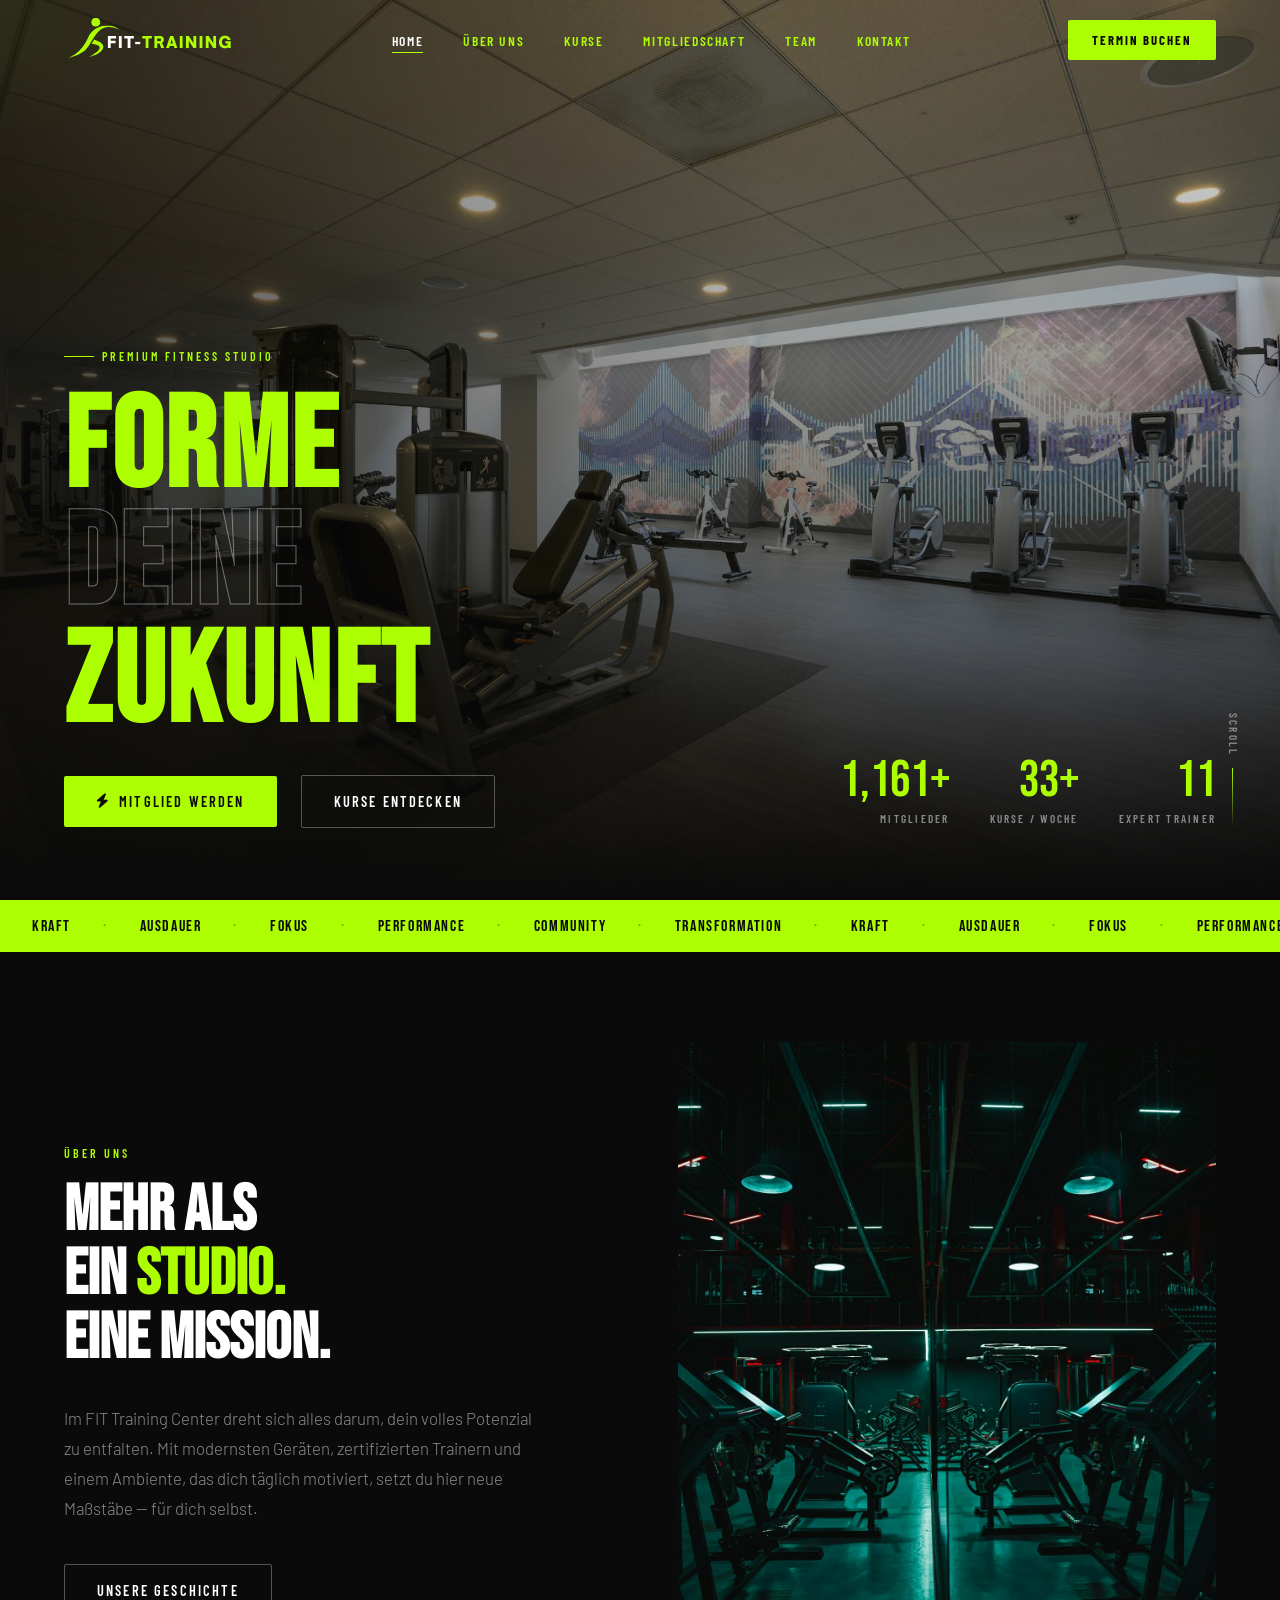
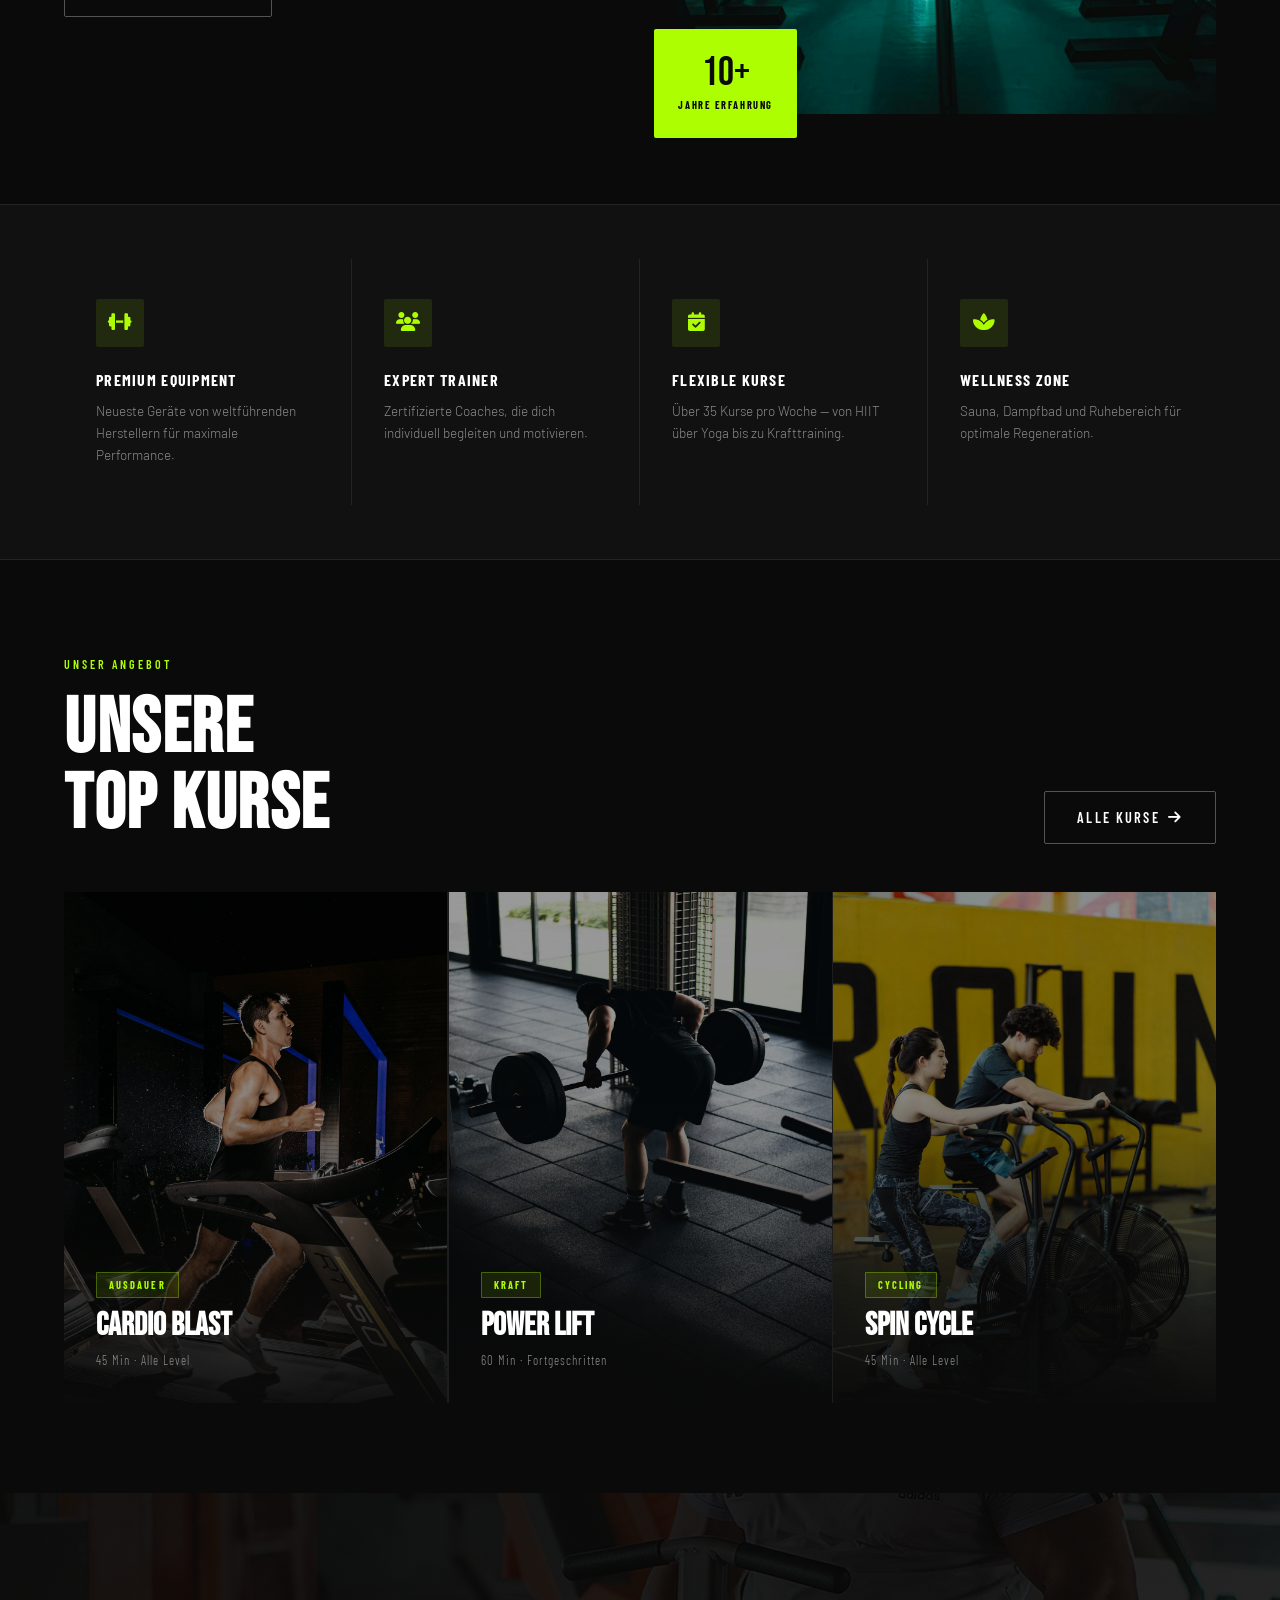
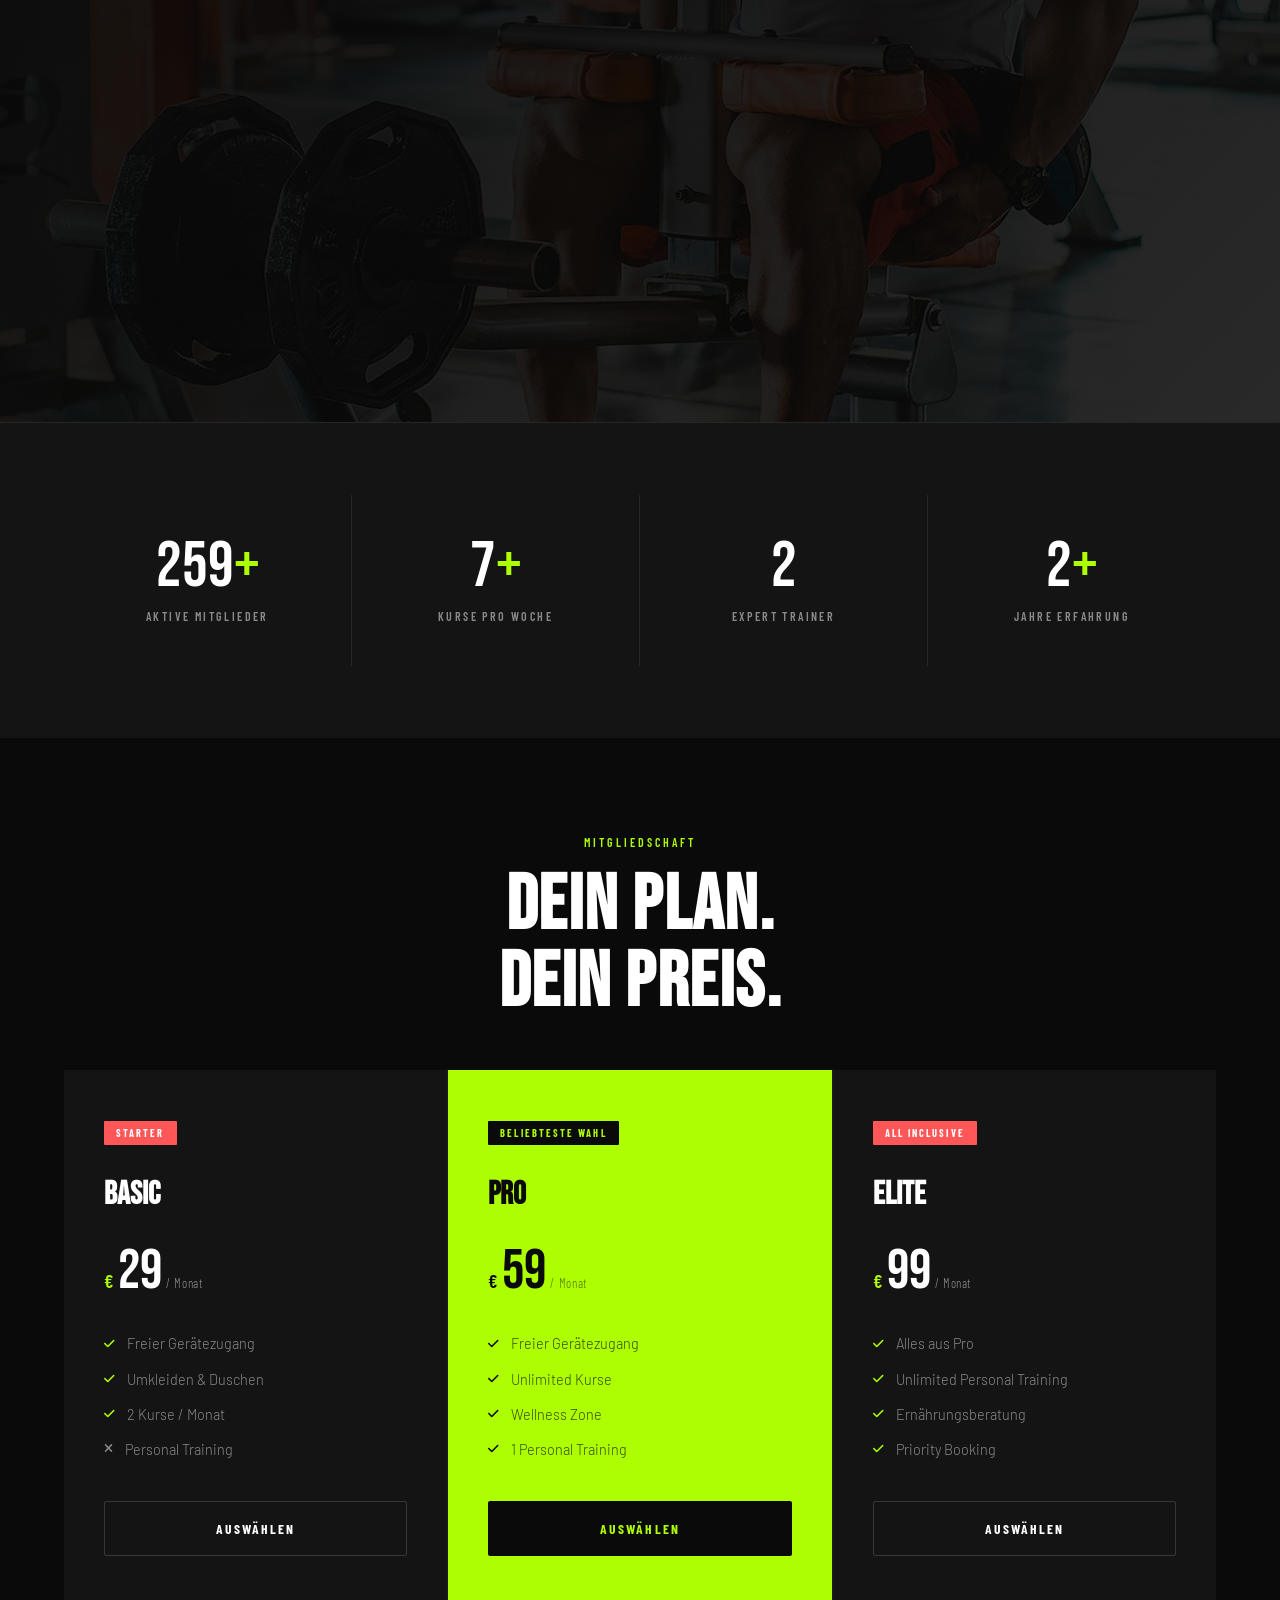
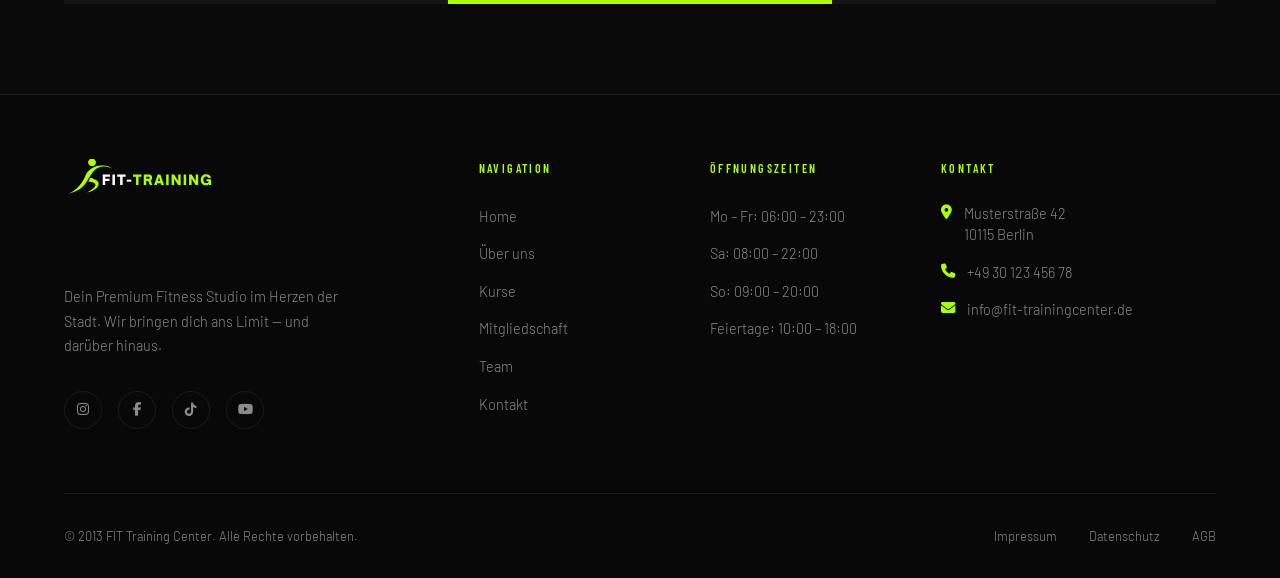
==== commit 133757fc: "update commit" ====
--- a/index.html
+++ b/index.html
@@ -216,7 +216,7 @@
 
         <div class="courses-grid">
           <div class="course-card reveal">
-            <img src="assets/cardio.jpg" alt="Cardio Training" />
+            <img src="assets/cardio-blast.jpg" alt="Cardio Training" />
             <div class="course-card-content">
               <span class="course-tag">Ausdauer</span>
               <h3 class="course-card-title">Cardio Blast</h3>
@@ -228,7 +228,7 @@
           </div>
 
           <div class="course-card reveal">
-            <img src="assets/strength.jpg" alt="Strength Training" />
+            <img src="assets/power-lift.jpg" alt="Strength Training" />
             <div class="course-card-content">
               <span class="course-tag">Kraft</span>
               <h3 class="course-card-title">Power Lift</h3>
@@ -240,7 +240,7 @@
           </div>
 
           <div class="course-card reveal">
-            <img src="assets/bikes.jpg" alt="Cycling" />
+            <img src="assets/spin-cycle.jpg" alt="Cycling" />
             <div class="course-card-content">
               <span class="course-tag">Cycling</span>
               <h3 class="course-card-title">Spin Cycle</h3>
@@ -469,9 +469,9 @@
         <div class="footer-bottom">
           <p>© 2013 FIT Training Center. Alle Rechte vorbehalten.</p>
           <div class="footer-bottom-links">
-            <a href="#">Impressum</a>
-            <a href="#">Datenschutz</a>
-            <a href="#">AGB</a>
+            <a href="impressum.html">Impressum</a>
+            <a href="datenschutz.html">Datenschutz</a>
+            <a href="agb.html">AGB</a>
           </div>
         </div>
       </div>
--- a/css/basic.css
+++ b/css/basic.css
@@ -72,7 +72,7 @@
 }
 
 a {
-  color: inherit;
+  color: var(--clr-white);
   text-decoration: none;
 }
 
@@ -227,7 +227,7 @@
   font-weight: 600;
   letter-spacing: 0.12em;
   text-transform: uppercase;
-  color: rgba(255, 255, 255, 0.7);
+  color: #aefe02;
   transition: var(--transition);
   position: relative;
 }
@@ -288,7 +288,7 @@
   display: block;
   width: 24px;
   height: 2px;
-  background: var(--clr-white);
+  background: var(--clr-accent);
   transition: var(--transition);
   transform-origin: center;
 }
@@ -599,7 +599,7 @@
   }
 
   .nav-logo img {
-    height: 38px;
+    height: 120px;
   }
 
   /* Footer kompakter */
@@ -656,7 +656,7 @@
   }
 
   .nav-logo img {
-    height: 44px;
+    height: 160px;
   }
 
   /* Nav Links auf Tablet sichtbar aber kompakter */
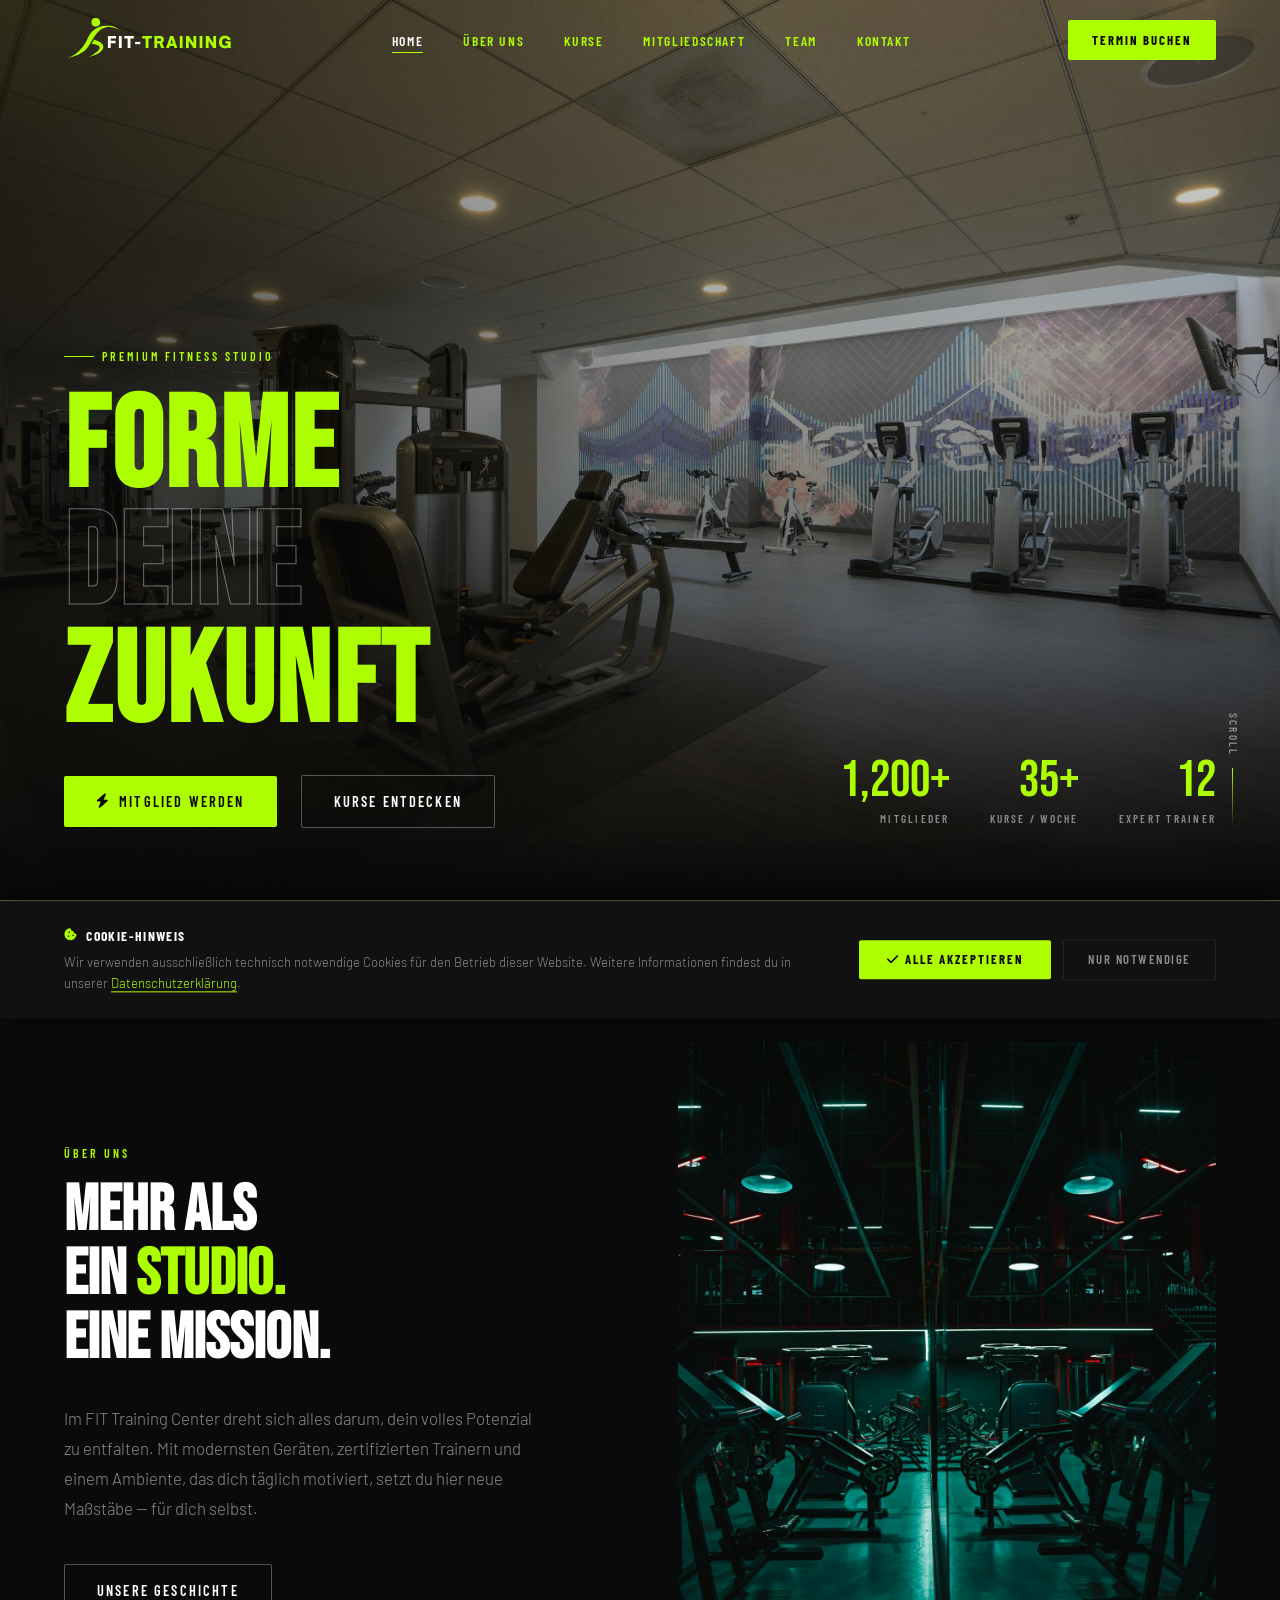
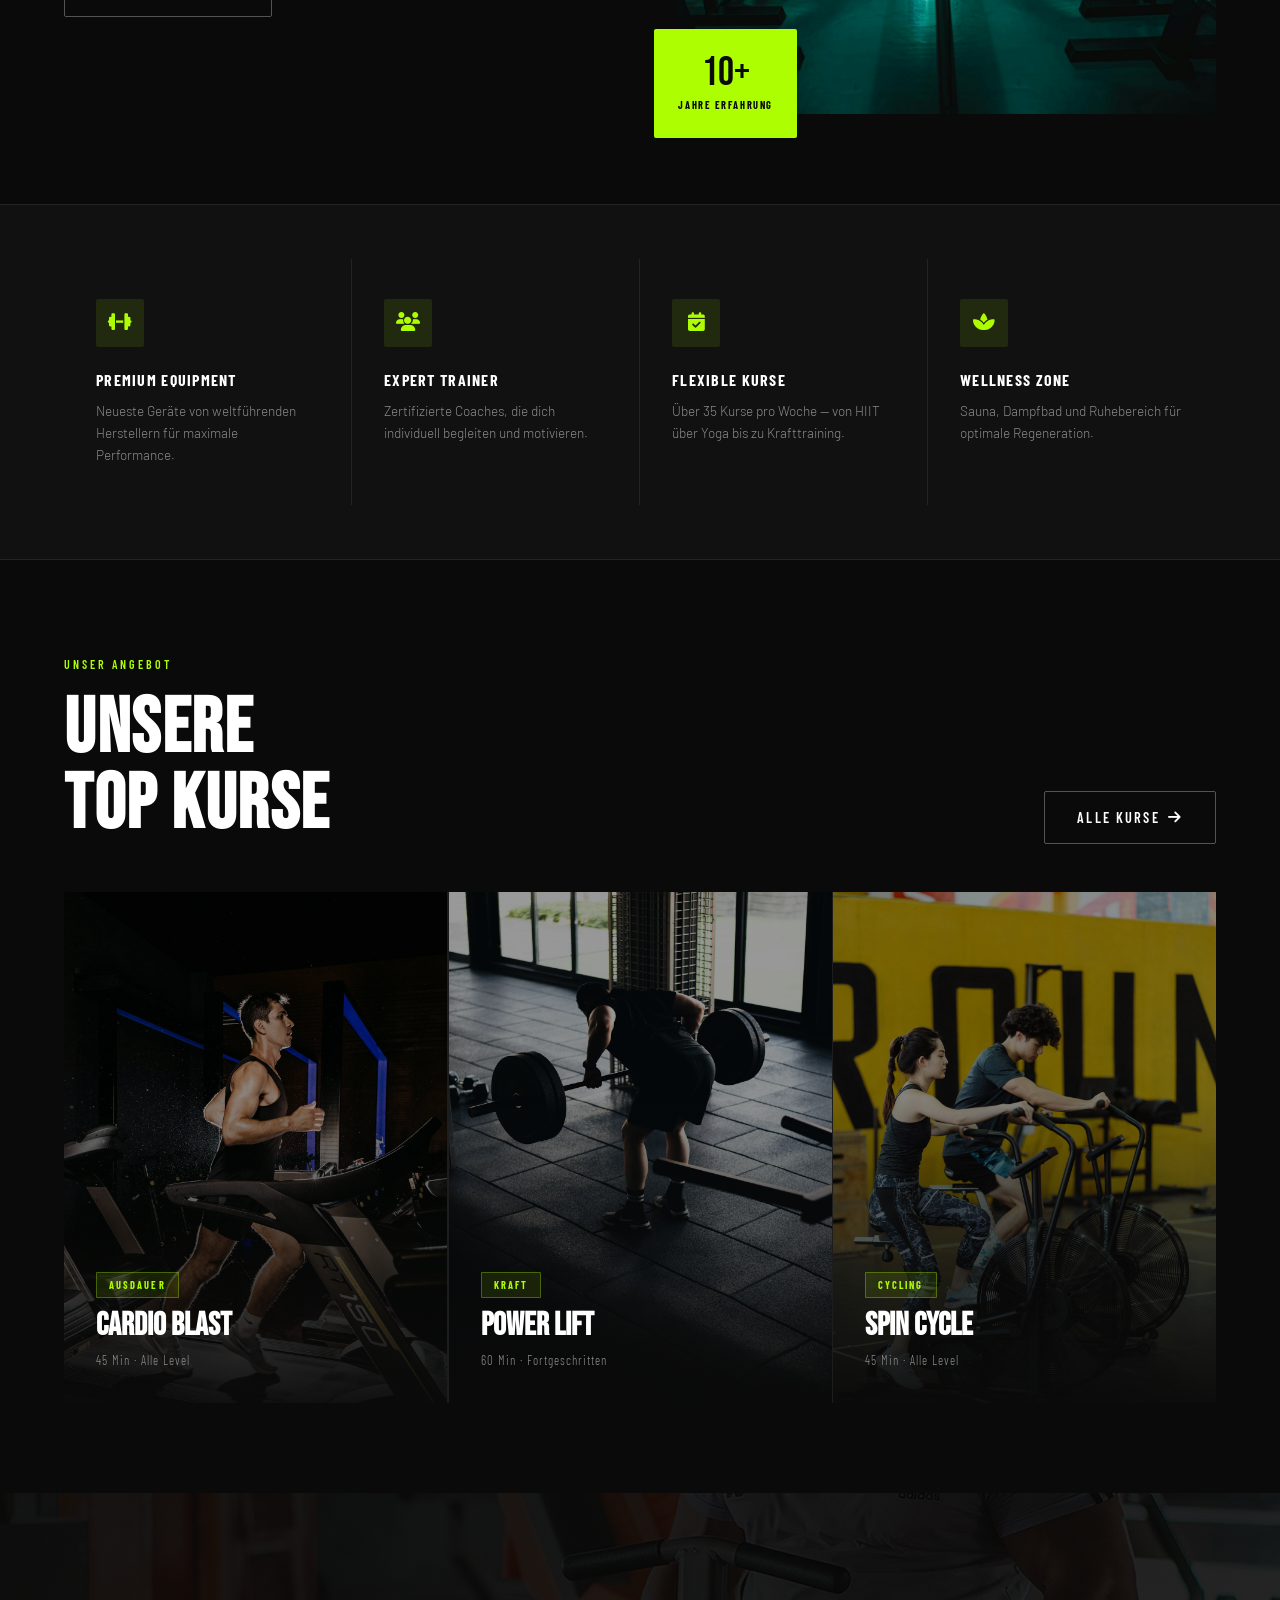
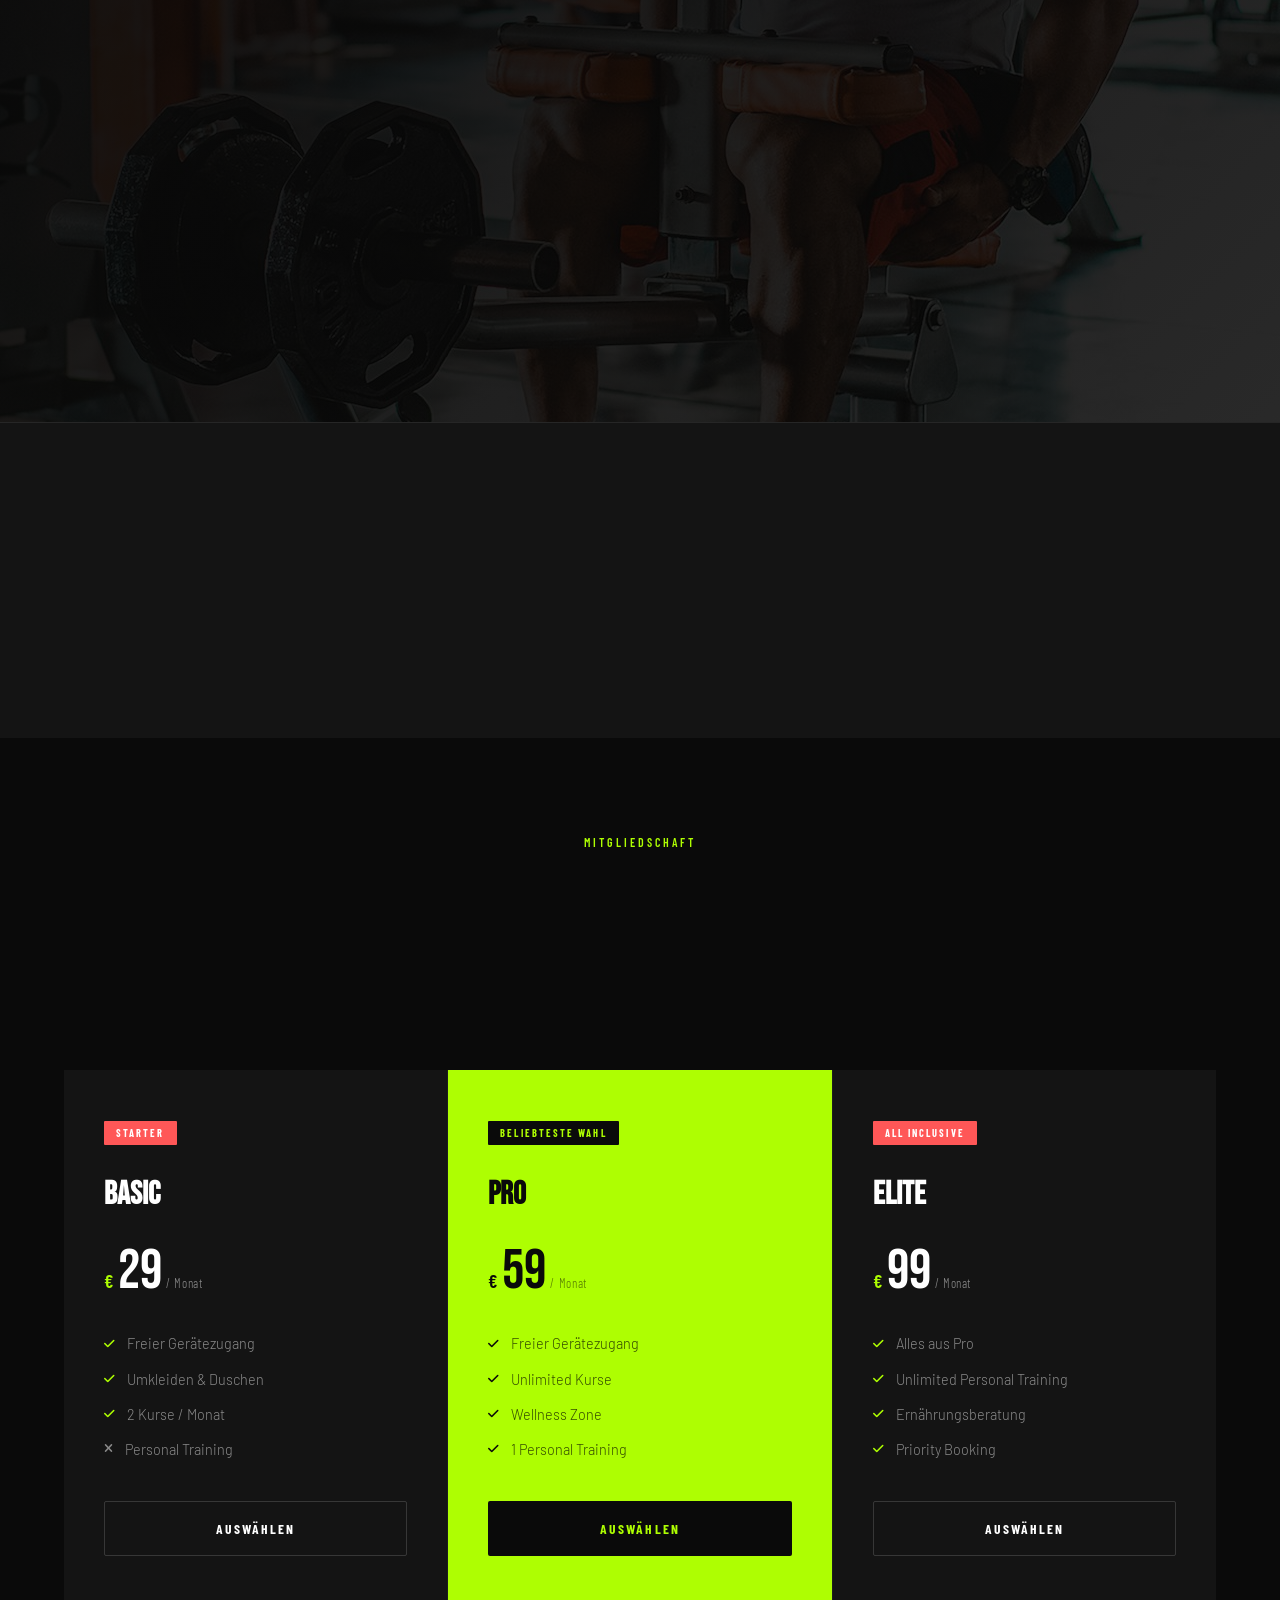
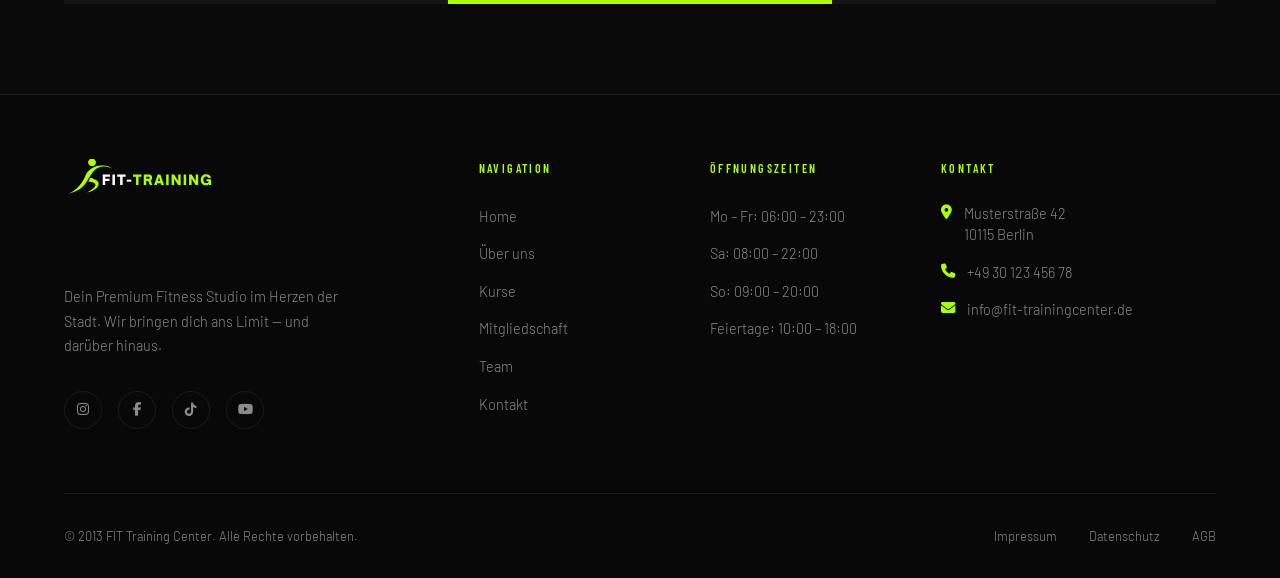
==== commit 4c9298f9: "update commit" ====
--- a/index.html
+++ b/index.html
@@ -477,6 +477,31 @@
       </div>
     </footer>
 
+    <!-- ── COOKIE BANNER ───────────────────────────────────────── -->
+    <div class="cookie-banner" id="cookieBanner">
+      <div class="container">
+        <div class="cookie-banner-inner">
+          <div class="cookie-banner-text">
+            <h4><i class="fas fa-cookie-bite"></i> Cookie-Hinweis</h4>
+            <p>
+              Wir verwenden ausschließlich technisch notwendige Cookies für den
+              Betrieb dieser Website. Weitere Informationen findest du in
+              unserer
+              <a href="datenschutz.html">Datenschutzerklärung</a>.
+            </p>
+          </div>
+          <div class="cookie-banner-actions">
+            <button class="cookie-btn-accept" id="cookieAccept">
+              <i class="fas fa-check"></i> Alle akzeptieren
+            </button>
+            <button class="cookie-btn-necessary" id="cookieNecessary">
+              Nur notwendige
+            </button>
+          </div>
+        </div>
+      </div>
+    </div>
+
     <script src="js/main.js"></script>
   </body>
 </html>
--- a/css/basic.css
+++ b/css/basic.css
@@ -814,3 +814,151 @@
     font-size: 1rem;
   }
 }
+
+/* ── COOKIE BANNER ────────────────────────────────────────── */
+.cookie-banner {
+  position: fixed;
+  bottom: 0;
+  left: 0;
+  right: 0;
+  z-index: 9990;
+  background: #111111;
+  border-top: 1px solid var(--clr-border);
+  padding: 1.5rem 0;
+  transform: translateY(100%);
+  transition: transform 0.5s cubic-bezier(0.4, 0, 0.2, 1);
+  box-shadow: 0 -8px 40px rgba(0, 0, 0, 0.5);
+}
+
+.cookie-banner.visible {
+  transform: translateY(0);
+}
+
+.cookie-banner-inner {
+  display: flex;
+  align-items: center;
+  gap: 2rem;
+  flex-wrap: wrap;
+}
+
+.cookie-banner-text {
+  flex: 1;
+  min-width: 260px;
+}
+
+.cookie-banner-text h4 {
+  font-family: var(--font-condensed);
+  font-size: 0.85rem;
+  font-weight: 700;
+  letter-spacing: 0.1em;
+  text-transform: uppercase;
+  color: var(--clr-white);
+  margin-bottom: 0.35rem;
+  display: flex;
+  align-items: center;
+  gap: 0.5rem;
+}
+
+.cookie-banner-text h4 i {
+  color: var(--clr-accent);
+  font-size: 0.8rem;
+}
+
+.cookie-banner-text p {
+  font-size: 0.82rem;
+  color: var(--clr-text-muted);
+  line-height: 1.6;
+}
+
+.cookie-banner-text p a {
+  color: var(--clr-accent);
+  text-decoration: underline;
+  text-underline-offset: 3px;
+  transition: var(--transition);
+}
+
+.cookie-banner-text p a:hover {
+  color: var(--clr-accent-dim);
+}
+
+.cookie-banner-actions {
+  display: flex;
+  align-items: center;
+  gap: 0.75rem;
+  flex-shrink: 0;
+  flex-wrap: wrap;
+}
+
+.cookie-btn-accept {
+  padding: 0.7rem 1.75rem;
+  font-family: var(--font-condensed);
+  font-size: 0.8rem;
+  font-weight: 700;
+  letter-spacing: 0.15em;
+  text-transform: uppercase;
+  background: var(--clr-accent);
+  color: var(--clr-bg);
+  border: none;
+  border-radius: 2px;
+  cursor: pointer;
+  transition: var(--transition);
+  white-space: nowrap;
+}
+
+.cookie-btn-accept:hover {
+  background: var(--clr-accent-dim);
+  transform: translateY(-1px);
+  box-shadow: 0 4px 20px rgba(174, 254, 2, 0.3);
+}
+
+.cookie-btn-necessary {
+  padding: 0.7rem 1.5rem;
+  font-family: var(--font-condensed);
+  font-size: 0.8rem;
+  font-weight: 600;
+  letter-spacing: 0.12em;
+  text-transform: uppercase;
+  background: transparent;
+  color: var(--clr-text-muted);
+  border: 1px solid var(--clr-border);
+  border-radius: 2px;
+  cursor: pointer;
+  transition: var(--transition);
+  white-space: nowrap;
+}
+
+.cookie-btn-necessary:hover {
+  color: var(--clr-white);
+  border-color: rgba(255, 255, 255, 0.3);
+}
+
+/* Responsive */
+@media (max-width: 768px) {
+  .cookie-banner-inner {
+    flex-direction: column;
+    align-items: flex-start;
+    gap: 1.25rem;
+  }
+
+  .cookie-banner-actions {
+    width: 100%;
+  }
+
+  .cookie-btn-accept,
+  .cookie-btn-necessary {
+    flex: 1;
+    text-align: center;
+    justify-content: center;
+  }
+}
+
+@media (max-width: 430px) {
+  .cookie-banner-actions {
+    flex-direction: column;
+  }
+
+  .cookie-btn-accept,
+  .cookie-btn-necessary {
+    width: 100%;
+  }
+}
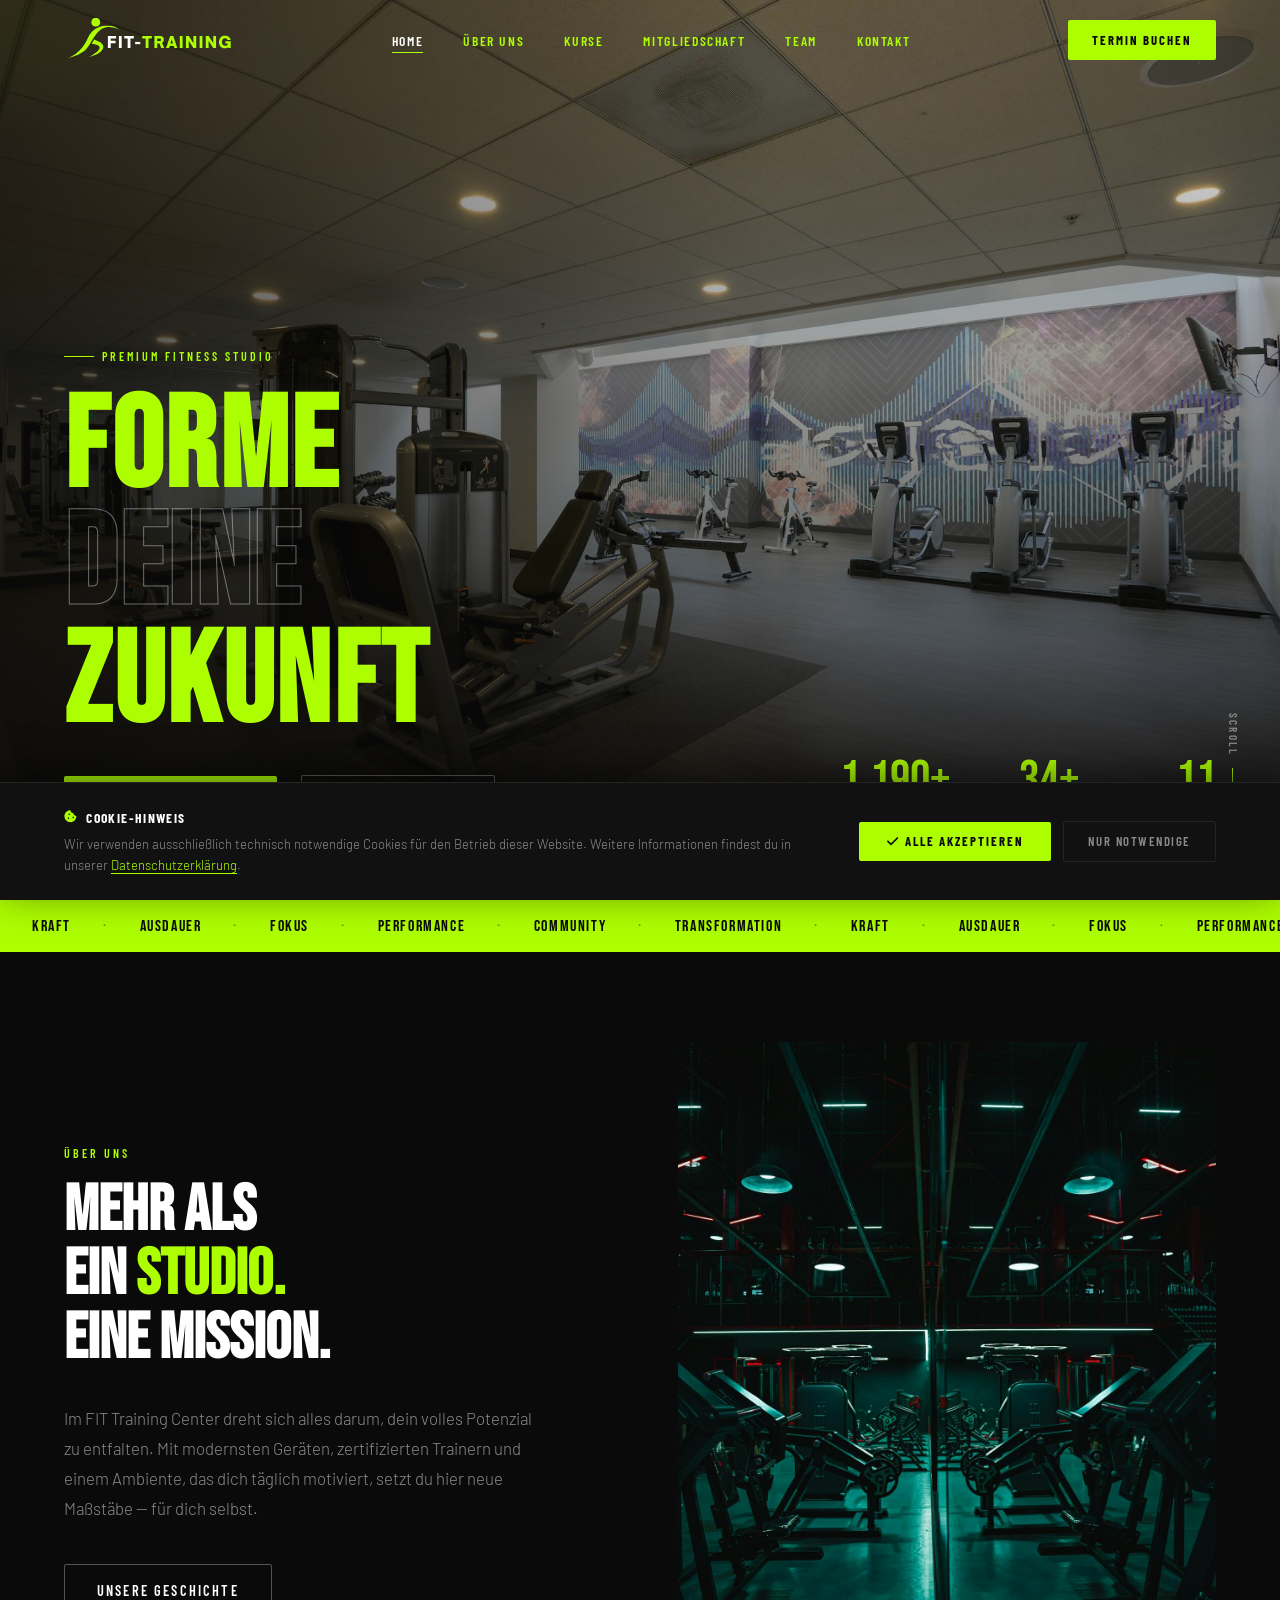
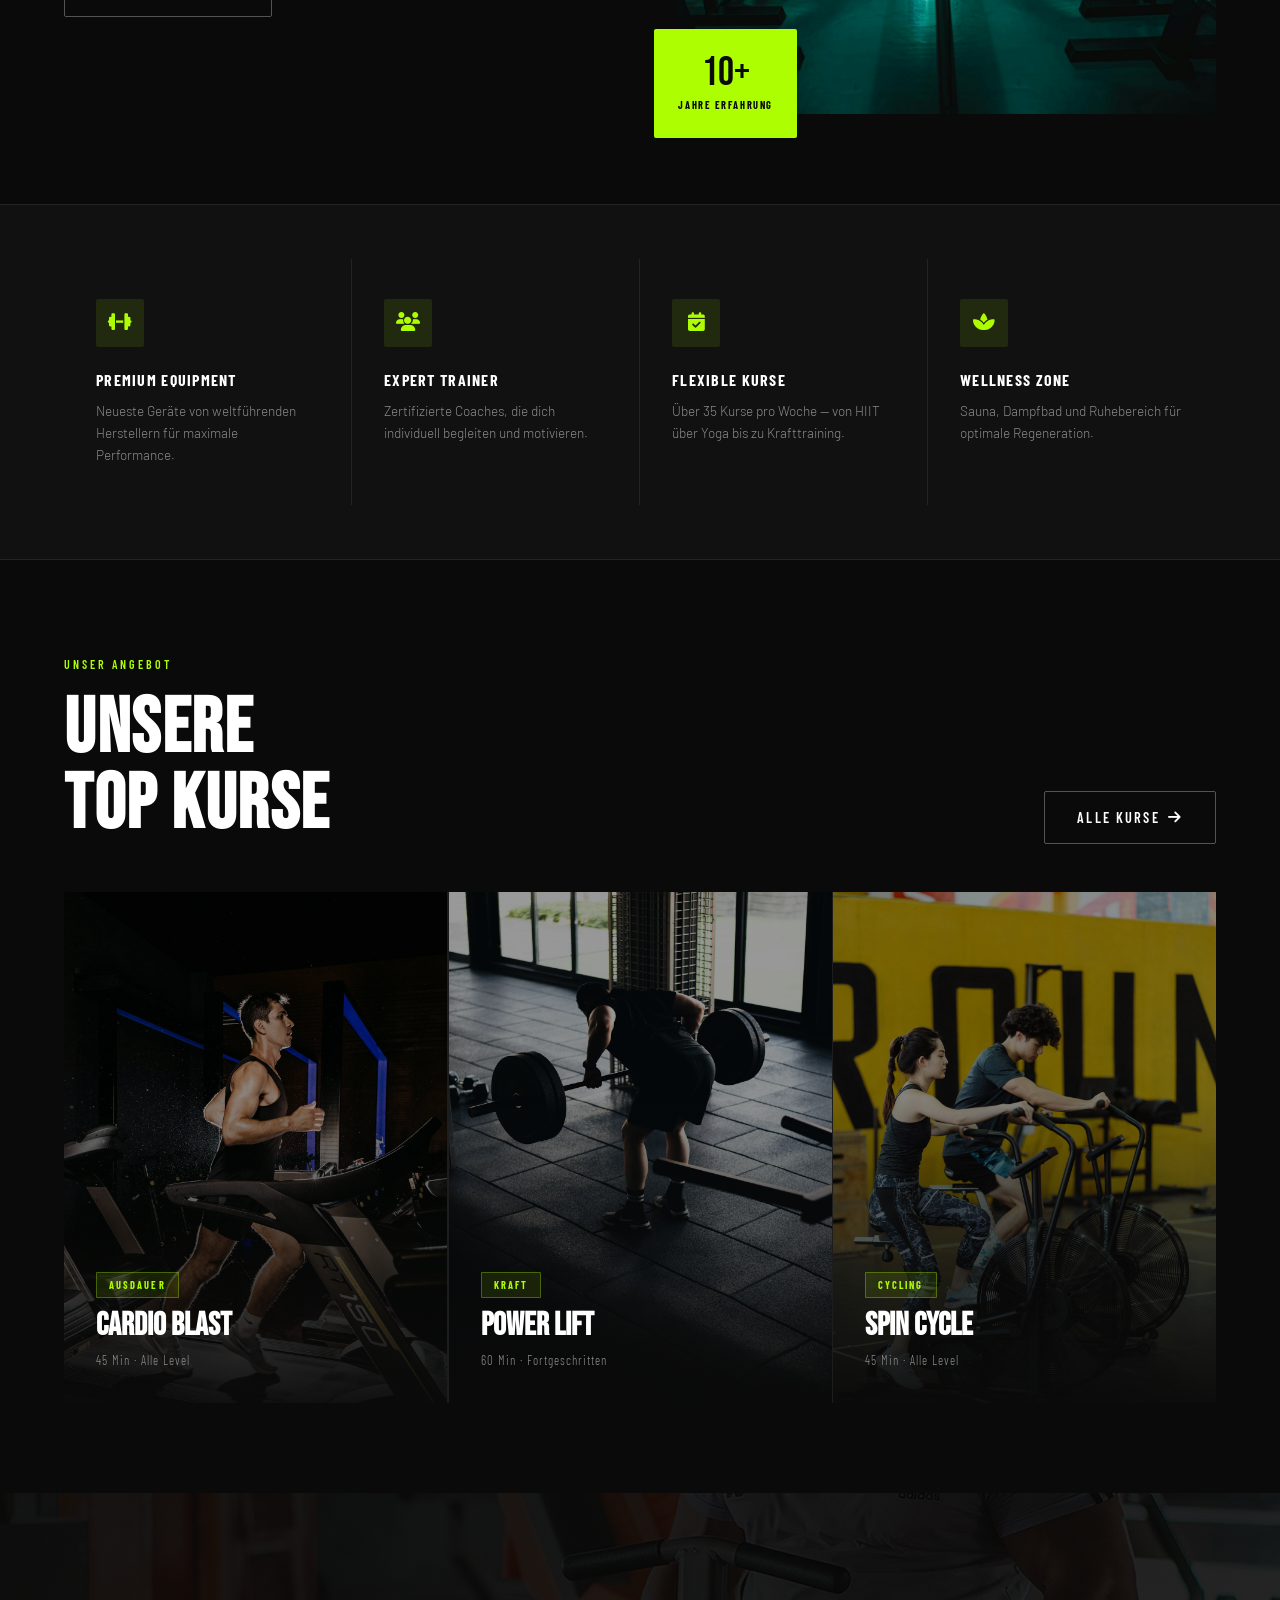
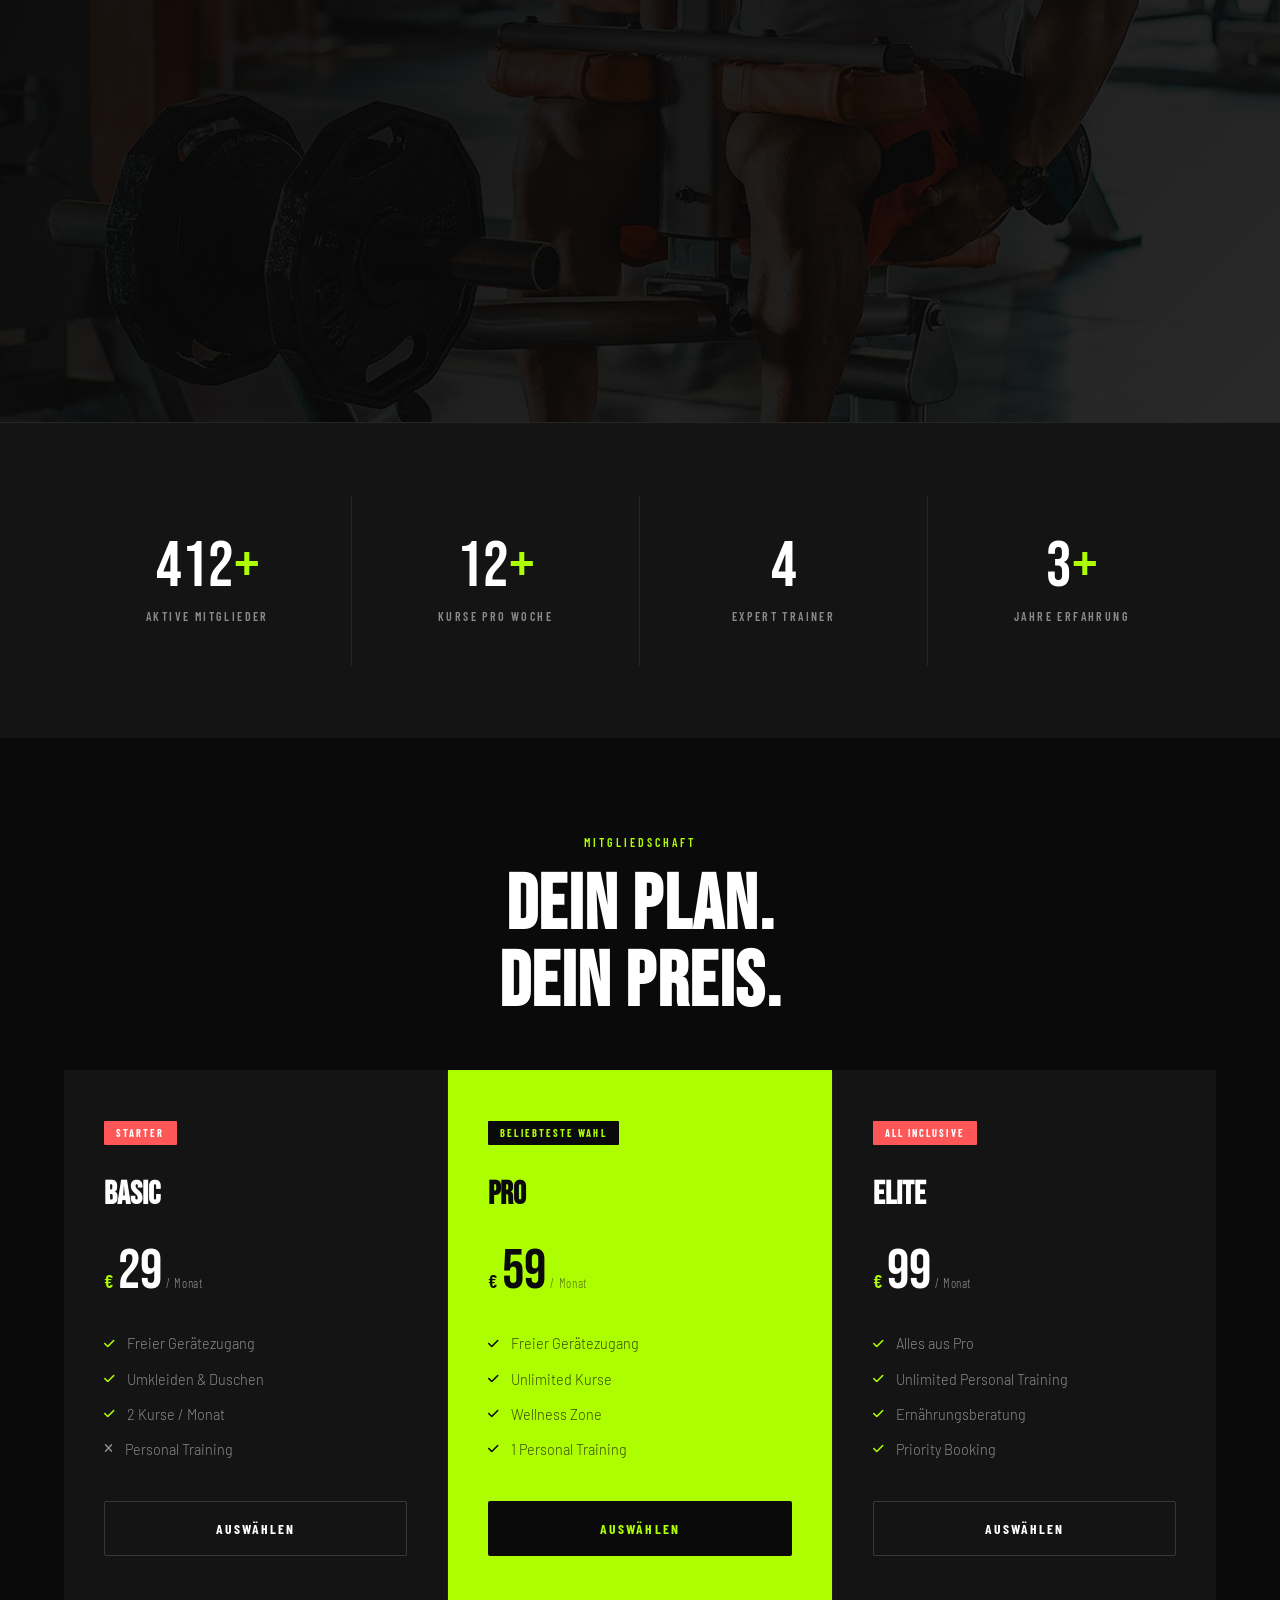
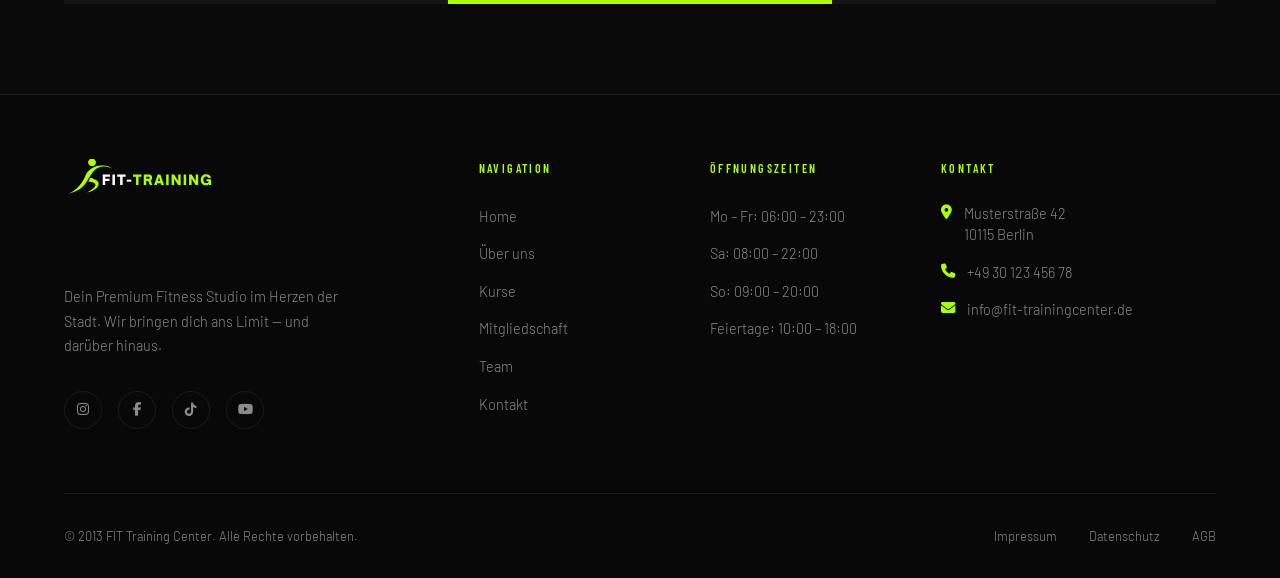
==== commit e9455921: "update commit" ====
--- a/index.html
+++ b/index.html
@@ -315,13 +315,7 @@
           <span class="section-label">Mitgliedschaft</span>
           <h2 class="section-title reveal">Dein Plan.<br />Dein Preis.</h2>
         </div>
-        <div
-          style="
-            display: grid;
-            grid-template-columns: repeat(3, 1fr);
-            gap: 1px;
-            background: var(--clr-border);
-          ">
+        <div class="plans-grid">
           <div class="plan-card reveal">
             <span class="plan-badge">Starter</span>
             <h3 class="plan-name">Basic</h3>
--- a/css/basic.css
+++ b/css/basic.css
@@ -54,6 +54,8 @@
   scroll-behavior: smooth;
   -webkit-font-smoothing: antialiased;
   -moz-osx-font-smoothing: grayscale;
+  overflow-x: hidden;
+  overflow-y: auto;
 }
 
 body {
--- a/css/index.css
+++ b/css/index.css
@@ -49,9 +49,6 @@
   gap: 2rem;
 }
 
-.hero-left {
-}
-
 .hero-tag {
   display: inline-flex;
   align-items: center;
@@ -222,9 +219,6 @@
   grid-template-columns: 1fr 1fr;
   gap: clamp(3rem, 6vw, 8rem);
   align-items: center;
-}
-
-.intro-left {
 }
 
 .intro-title {
@@ -582,9 +576,9 @@
   padding: clamp(4rem, 10vh, 8rem) 0;
 }
 
-.membership-teaser .container {
+.plans-grid {
   display: grid;
-  grid-template-columns: 1fr 1fr 1fr;
+  grid-template-columns: repeat(3, 1fr);
   gap: 1px;
   background: var(--clr-border);
 }
@@ -599,7 +593,6 @@
 .plan-card.featured {
   background: var(--clr-accent);
 }
-
 .plan-card:hover:not(.featured) {
   background: #1a1a1a;
 }
@@ -730,7 +723,6 @@
   border-color: var(--clr-accent);
   color: var(--clr-accent);
 }
-
 .plan-card.featured .plan-btn:hover {
   background: rgba(0, 0, 0, 0.85);
 }
@@ -746,7 +738,6 @@
   .hero-scroll {
     display: none;
   }
-
   .intro .container {
     grid-template-columns: 1fr;
     gap: 3rem;
@@ -756,7 +747,6 @@
     right: 1rem;
     bottom: 1rem;
   }
-
   .features-grid {
     grid-template-columns: repeat(2, 1fr);
   }
@@ -770,11 +760,9 @@
   .feature-item:nth-child(2) {
     border-bottom: 1px solid var(--clr-border);
   }
-
   .courses-grid {
     grid-template-columns: 1fr 1fr;
   }
-
   .stats-grid {
     grid-template-columns: repeat(2, 1fr);
   }
@@ -785,30 +773,22 @@
   .stat-item:nth-child(2) {
     border-bottom: 1px solid var(--clr-border);
   }
-
-  .membership-teaser .container {
-    grid-template-columns: 1fr;
-  }
 }
 
 @media (max-width: 768px) {
   .hero-title {
     font-size: clamp(3rem, 14vw, 5rem);
   }
-
   .courses-header {
     flex-direction: column;
     align-items: flex-start;
   }
-
   .courses-grid {
     grid-template-columns: 1fr;
   }
-
   .course-card {
-    aspect-ratio: 16/9;
-  }
-
+    aspect-ratio: 4/3;
+  }
   .features-grid {
     grid-template-columns: 1fr;
   }
@@ -819,9 +799,21 @@
   .feature-item:last-child {
     border-bottom: none;
   }
-
   .stats-grid {
     grid-template-columns: repeat(2, 1fr);
+  }
+
+  .plans-grid {
+    display: flex !important;
+    flex-direction: column !important;
+    gap: 1rem;
+    background: transparent !important;
+  }
+
+  .plans-grid .plan-card {
+    width: 100%;
+    border: 1px solid var(--clr-border);
+    border-radius: 2px;
   }
 }
 
@@ -836,6 +828,12 @@
   }
 }
 
+@media (max-width: 430px) {
+  .plans-grid .plan-card {
+    padding: 2rem 1.75rem;
+  }
+}
+
 /* 4K+ */
 @media (min-width: 2560px) {
   .hero-title {
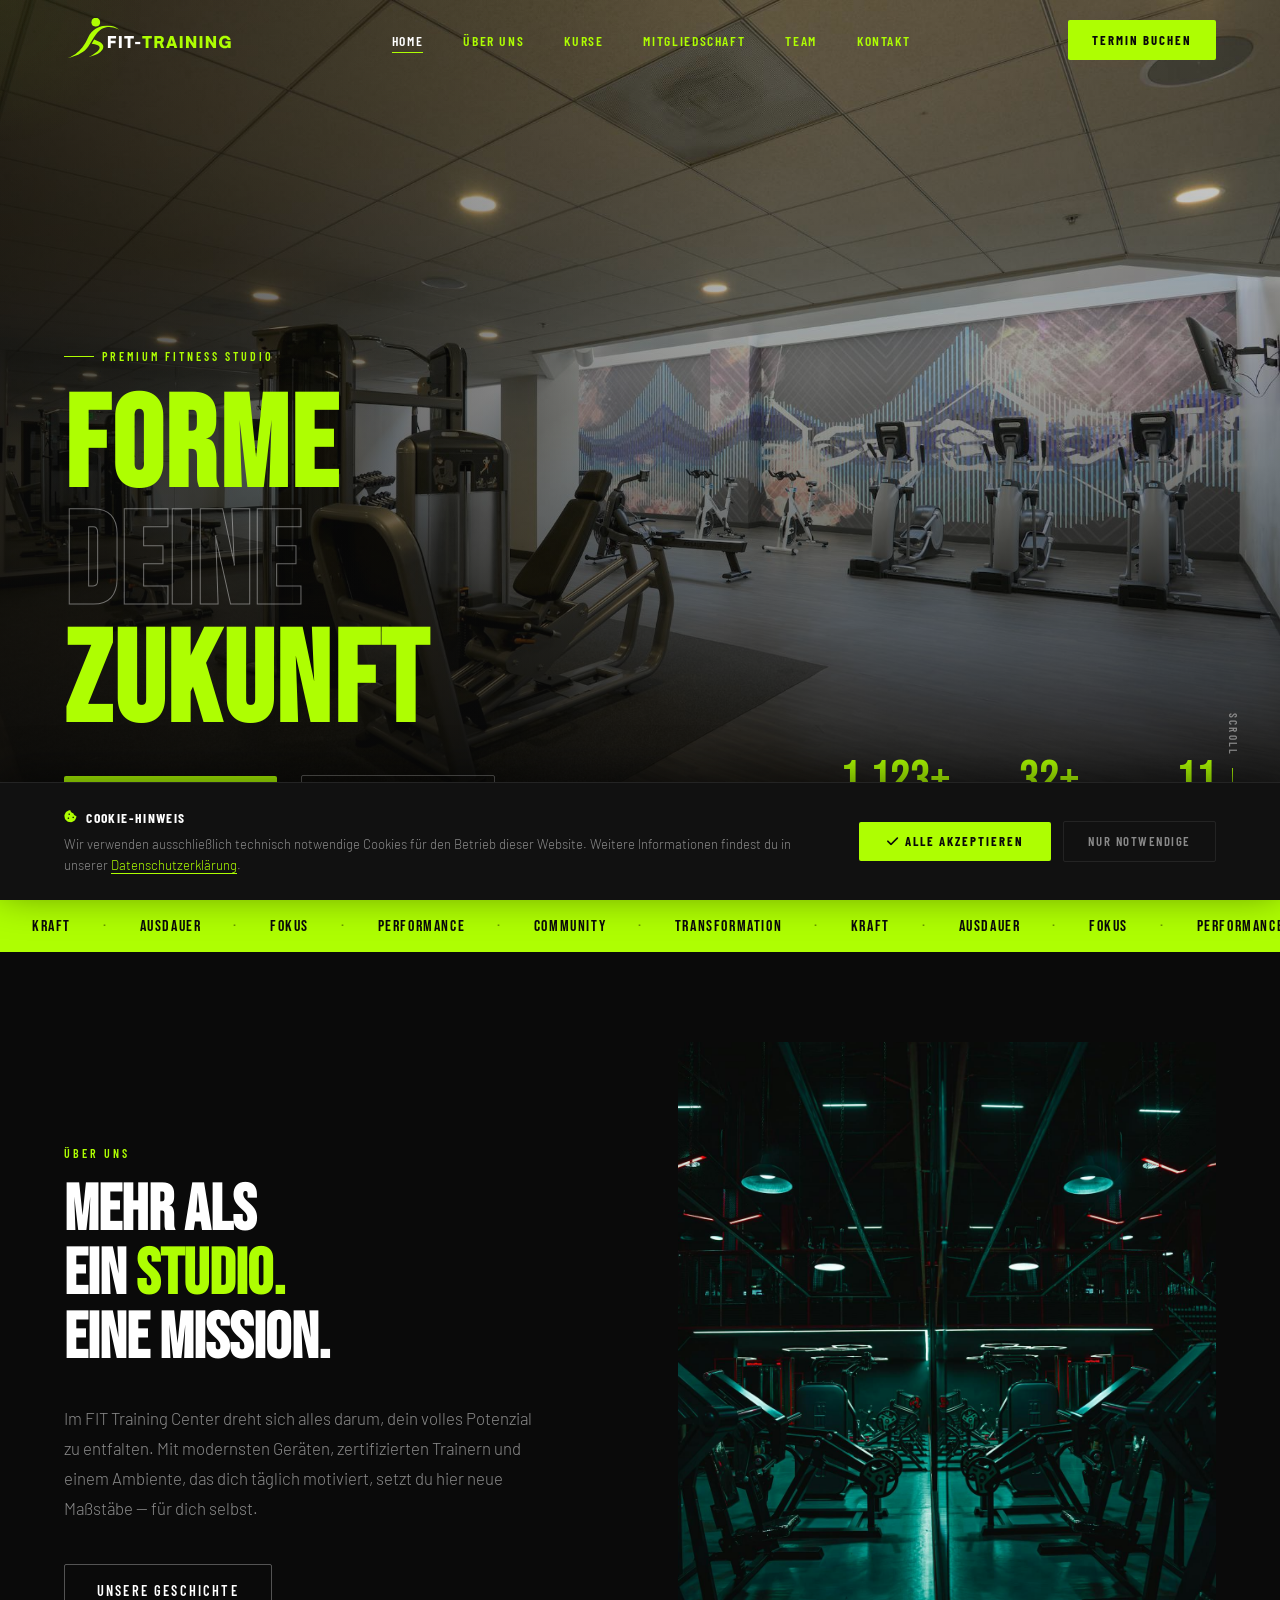
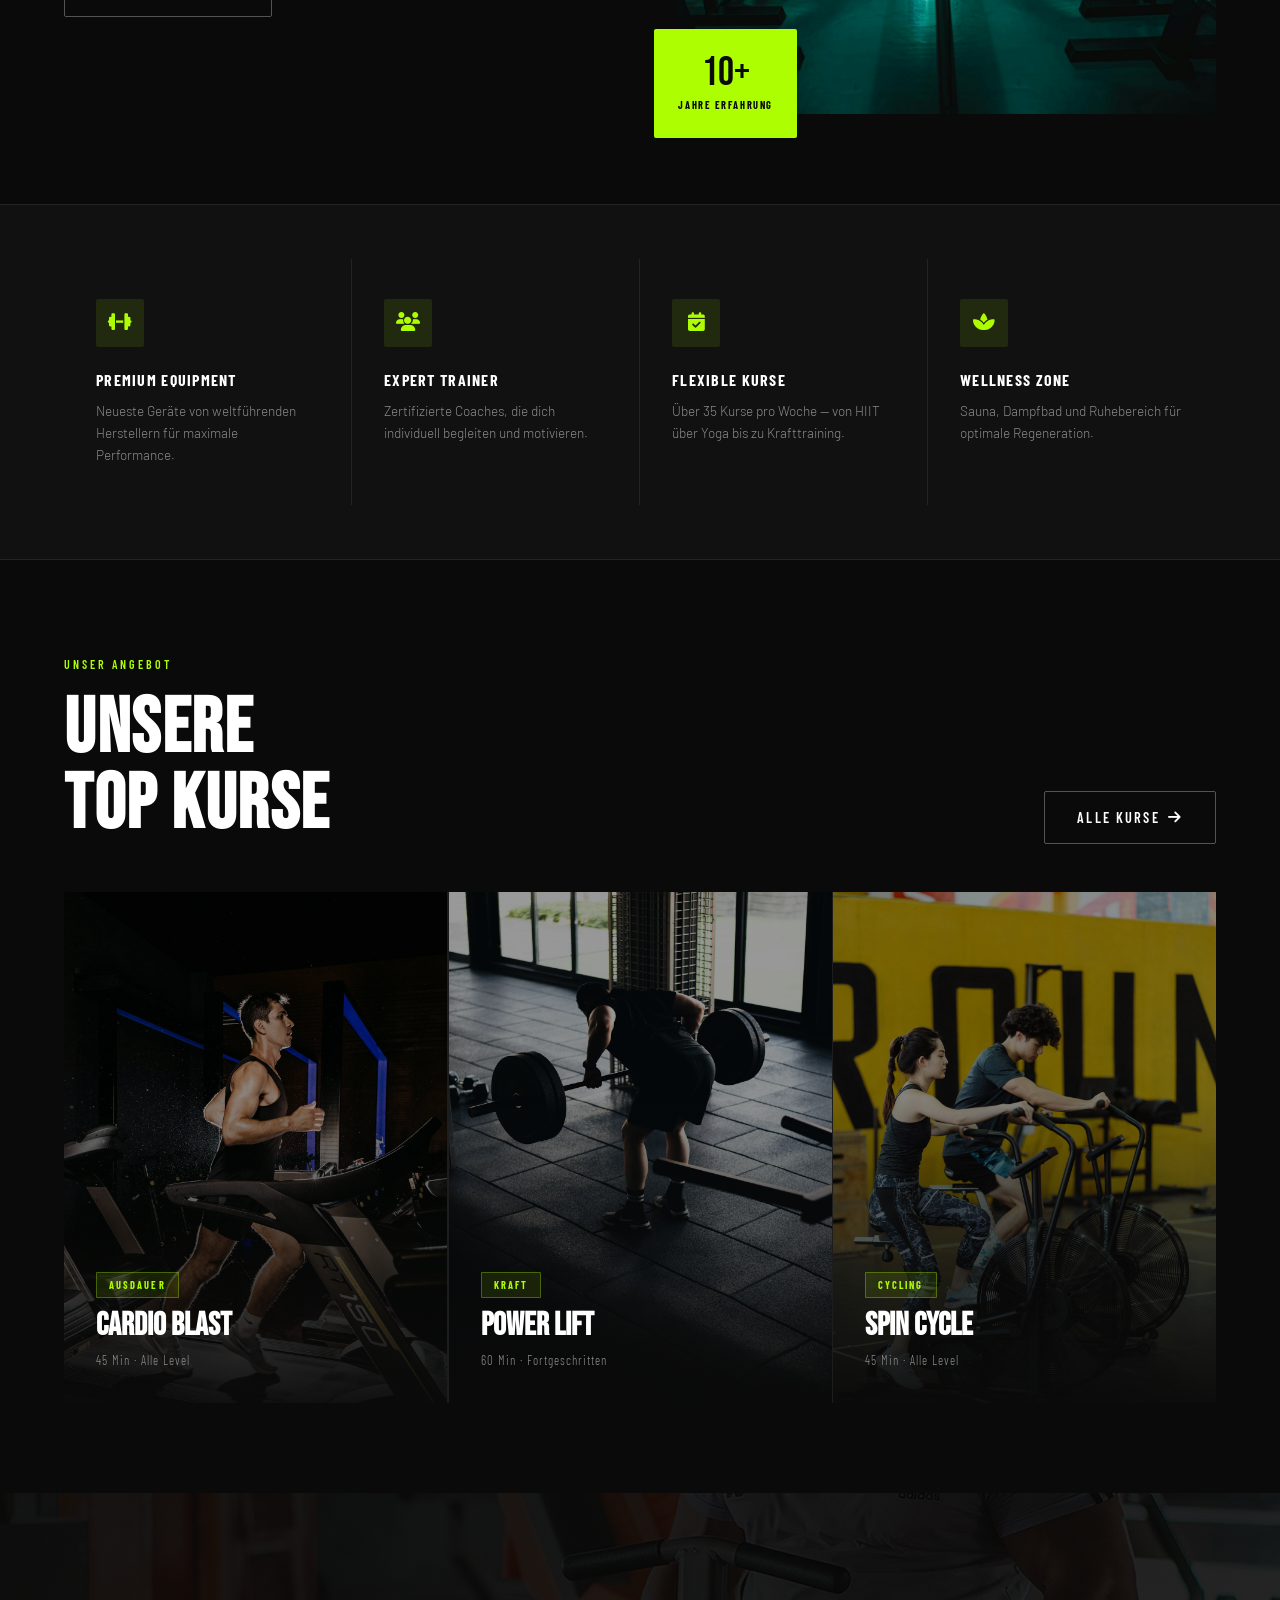
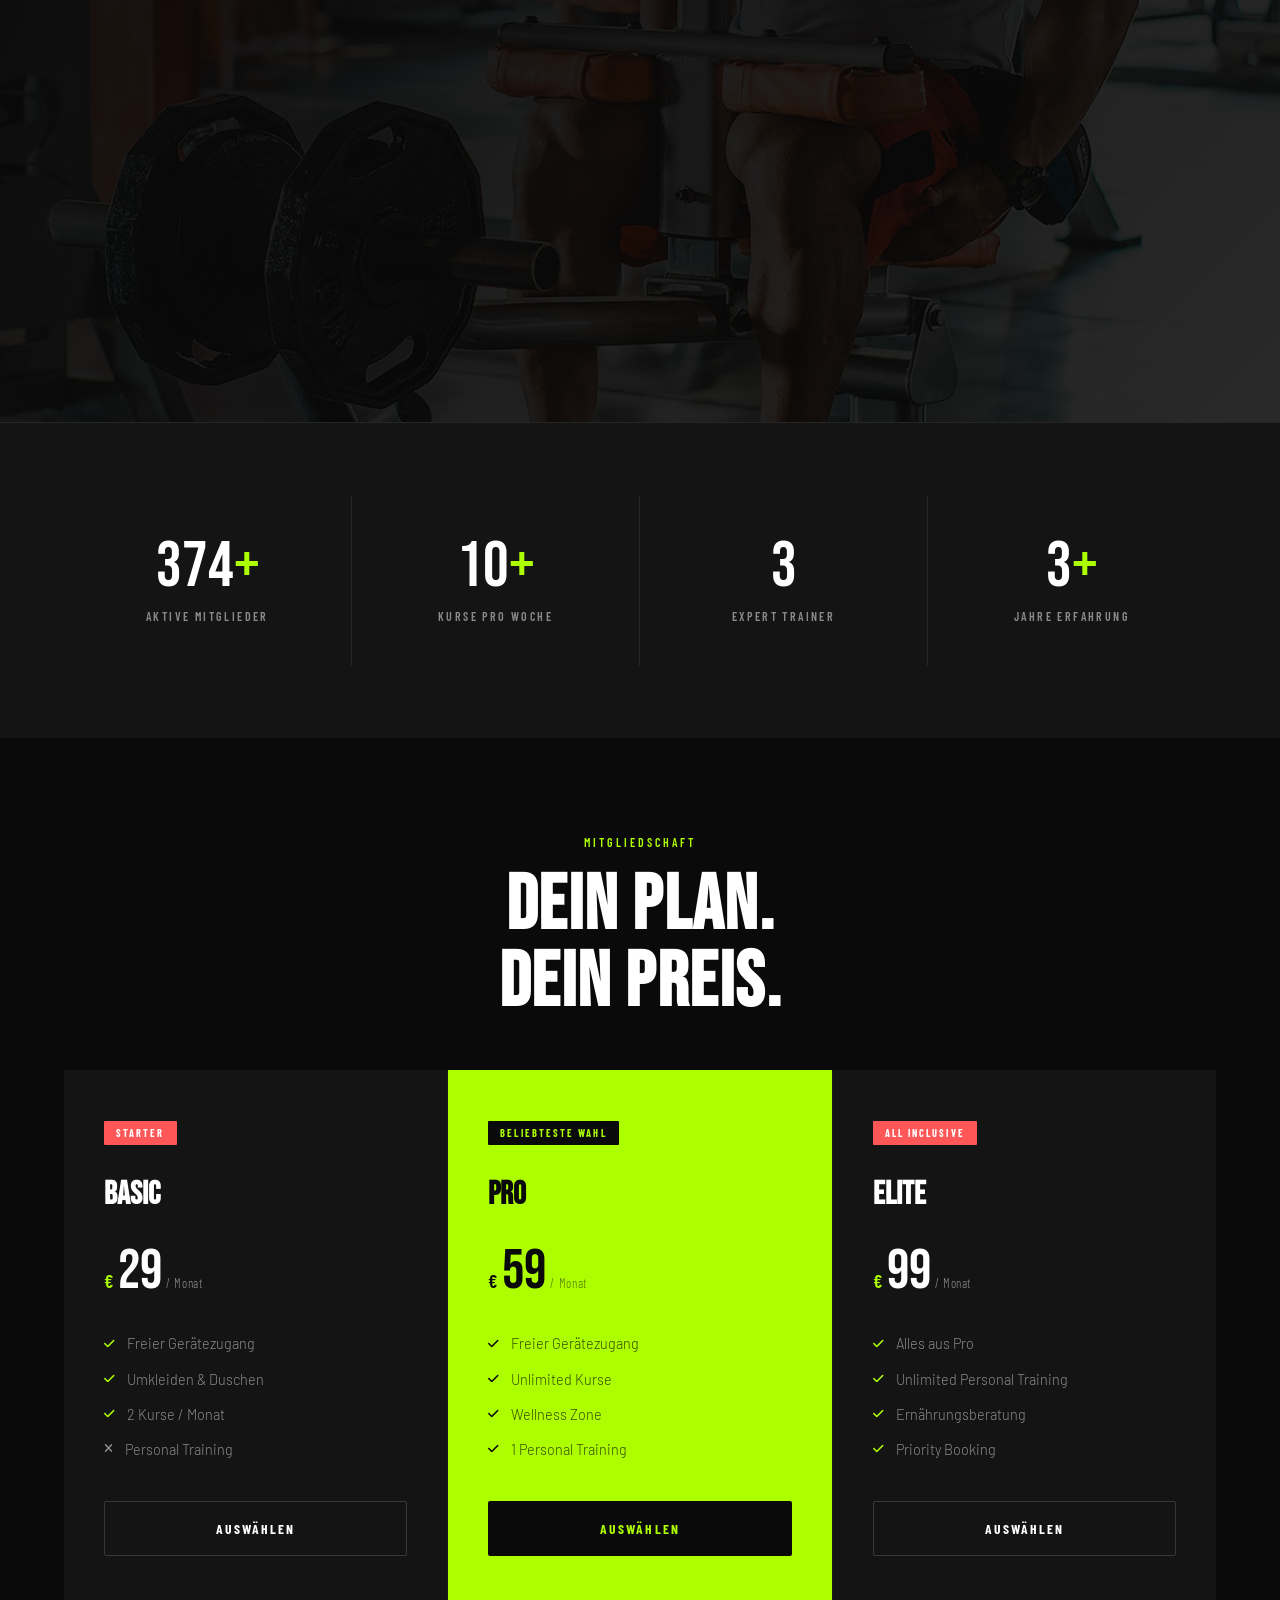
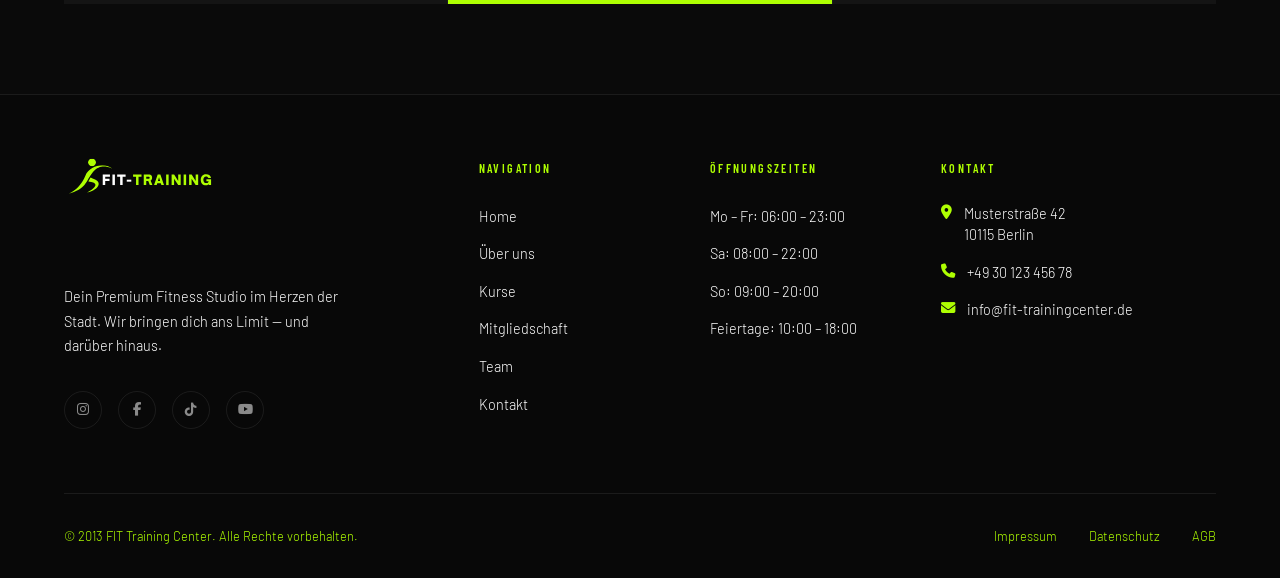
==== commit 05af8c19: "update commit" ====
--- a/index.html
+++ b/index.html
@@ -250,6 +250,19 @@
               <i class="fas fa-arrow-up-right"></i>
             </div>
           </div>
+
+          <!-- Nur auf iPad sichtbar -->
+          <div class="course-card reveal course-card-ipad-only">
+            <img src="assets/body-pump.jpg" alt="Workout" />
+            <div class="course-card-content">
+              <span class="course-tag">Performance</span>
+              <h3 class="course-card-title">Body Pump</h3>
+              <p class="course-card-meta">50 Min · Alle Level</p>
+            </div>
+            <div class="course-card-arrow">
+              <i class="fas fa-arrow-up-right"></i>
+            </div>
+          </div>
         </div>
       </div>
     </section>
@@ -403,7 +416,7 @@
         <div class="footer-grid">
           <div class="footer-brand">
             <img src="assets/logo.svg" alt="FIT Training Center" />
-            <p>
+            <p class="footer-p">
               Dein Premium Fitness Studio im Herzen der Stadt. Wir bringen dich
               ans Limit — und darüber hinaus.
             </p>
--- a/css/basic.css
+++ b/css/basic.css
@@ -428,7 +428,7 @@
 
 .footer-col ul li a {
   font-size: 0.9rem;
-  color: var(--clr-text-muted);
+  color: var(--clr-white);
   transition: var(--transition);
 }
 
@@ -453,7 +453,7 @@
 
 .footer-contact-item span {
   font-size: 0.9rem;
-  color: var(--clr-text-muted);
+  color: var(--clr-white);
   line-height: 1.5;
 }
 
@@ -466,9 +466,13 @@
   gap: 1rem;
 }
 
+footer .footer-p {
+  color: var(--clr-white);
+}
+
 .footer-bottom p {
   font-size: 0.8rem;
-  color: var(--clr-text-muted);
+  color: var(--clr-accent);
 }
 
 .footer-bottom-links {
@@ -478,7 +482,7 @@
 
 .footer-bottom-links a {
   font-size: 0.8rem;
-  color: var(--clr-text-muted);
+  color: var(--clr-accent);
   transition: var(--transition);
 }
 
--- a/css/index.css
+++ b/css/index.css
@@ -727,6 +727,17 @@
   background: rgba(0, 0, 0, 0.85);
 }
 
+/* Nur auf iPad sichtbar */
+.course-card-ipad-only {
+  display: none;
+}
+
+@media (min-width: 430px) and (max-width: 1024px) {
+  .course-card-ipad-only {
+    display: block;
+  }
+}
+
 /* ── RESPONSIVE ───────────────────────────────────────── */
 @media (max-width: 1024px) {
   .hero-content .container {
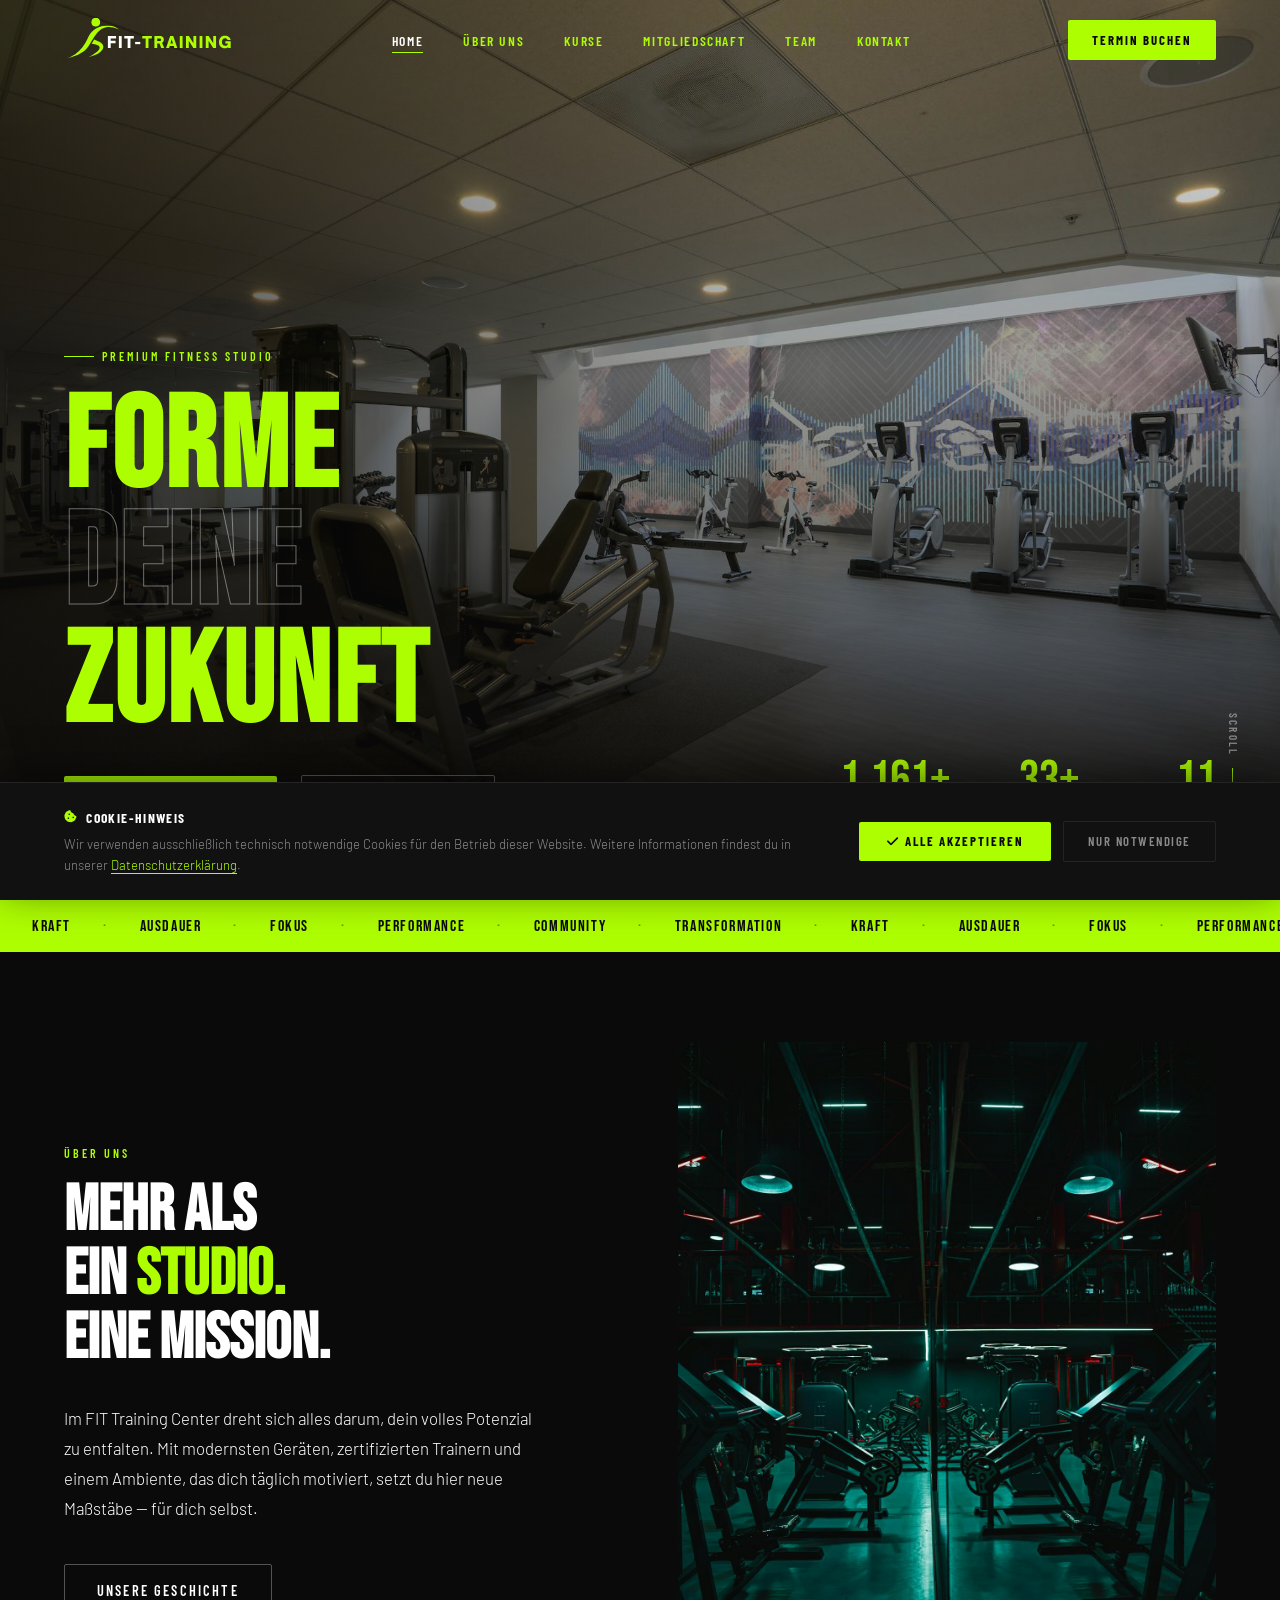
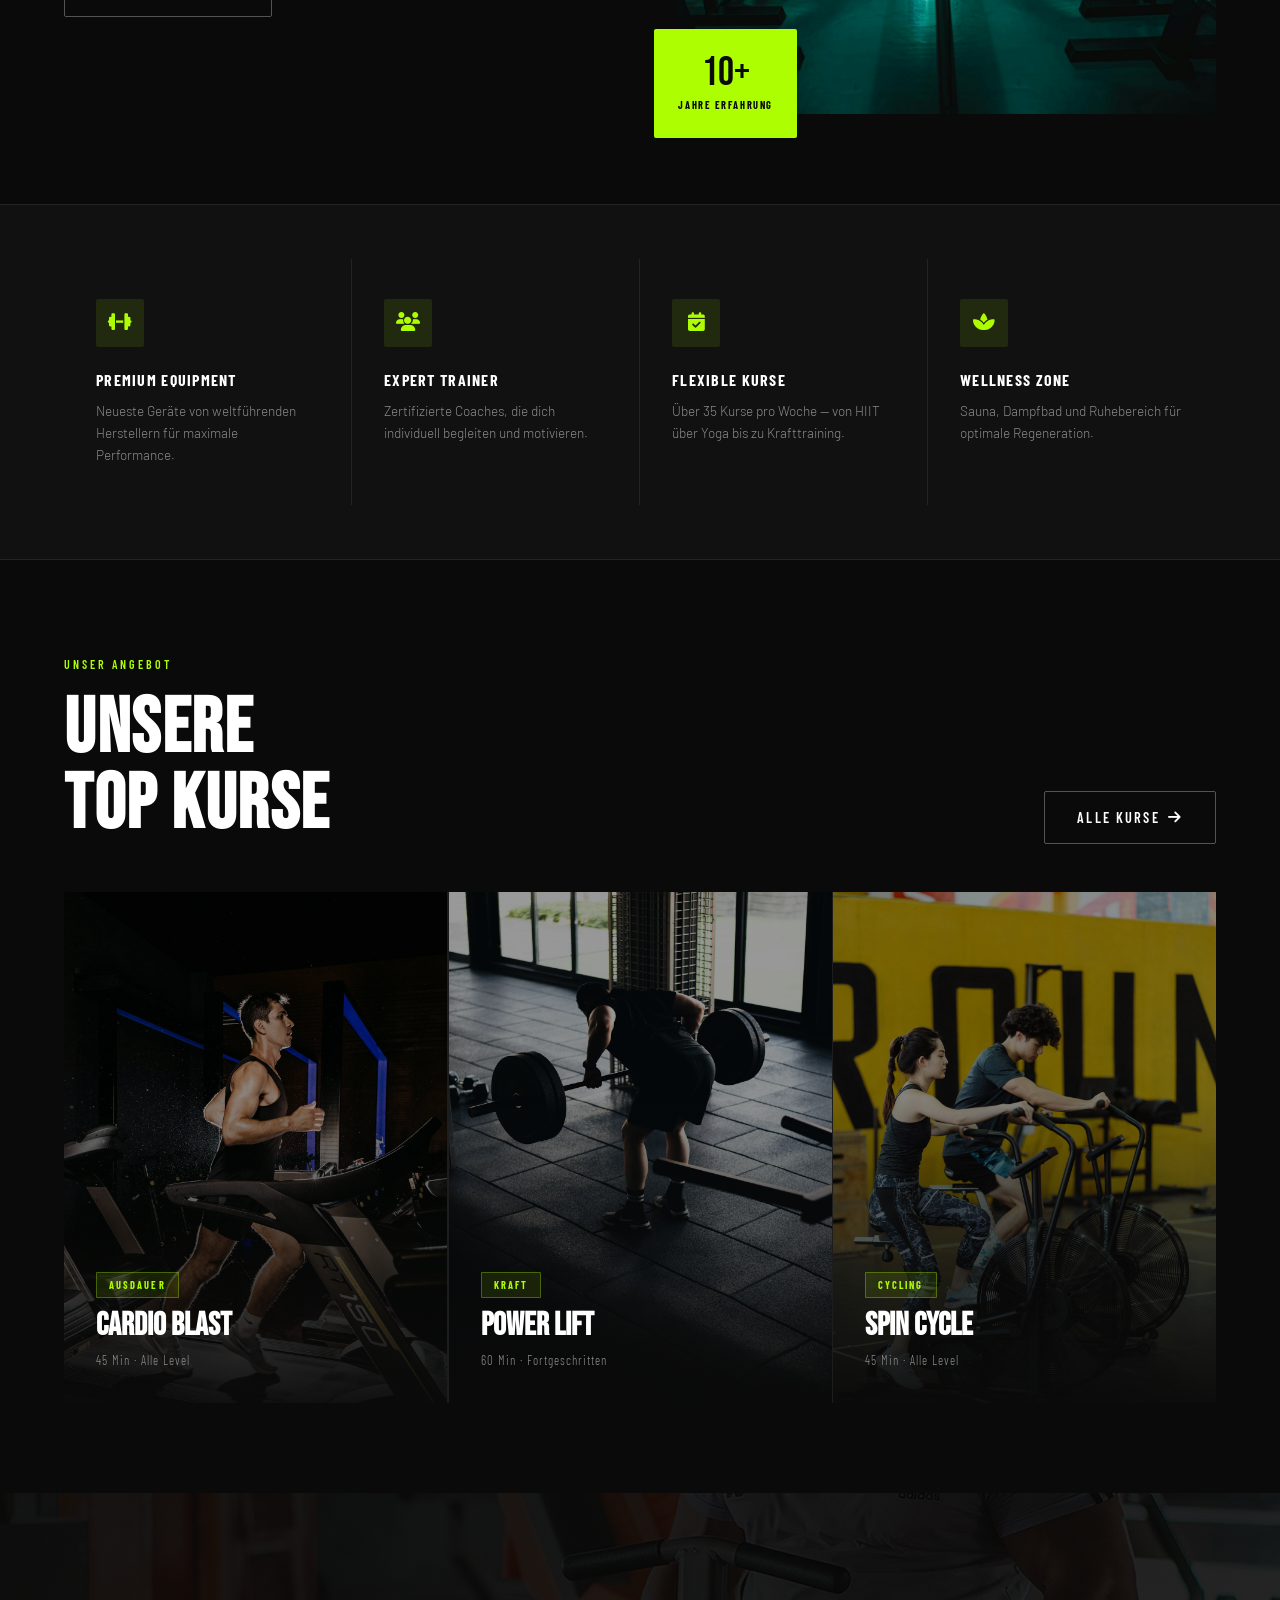
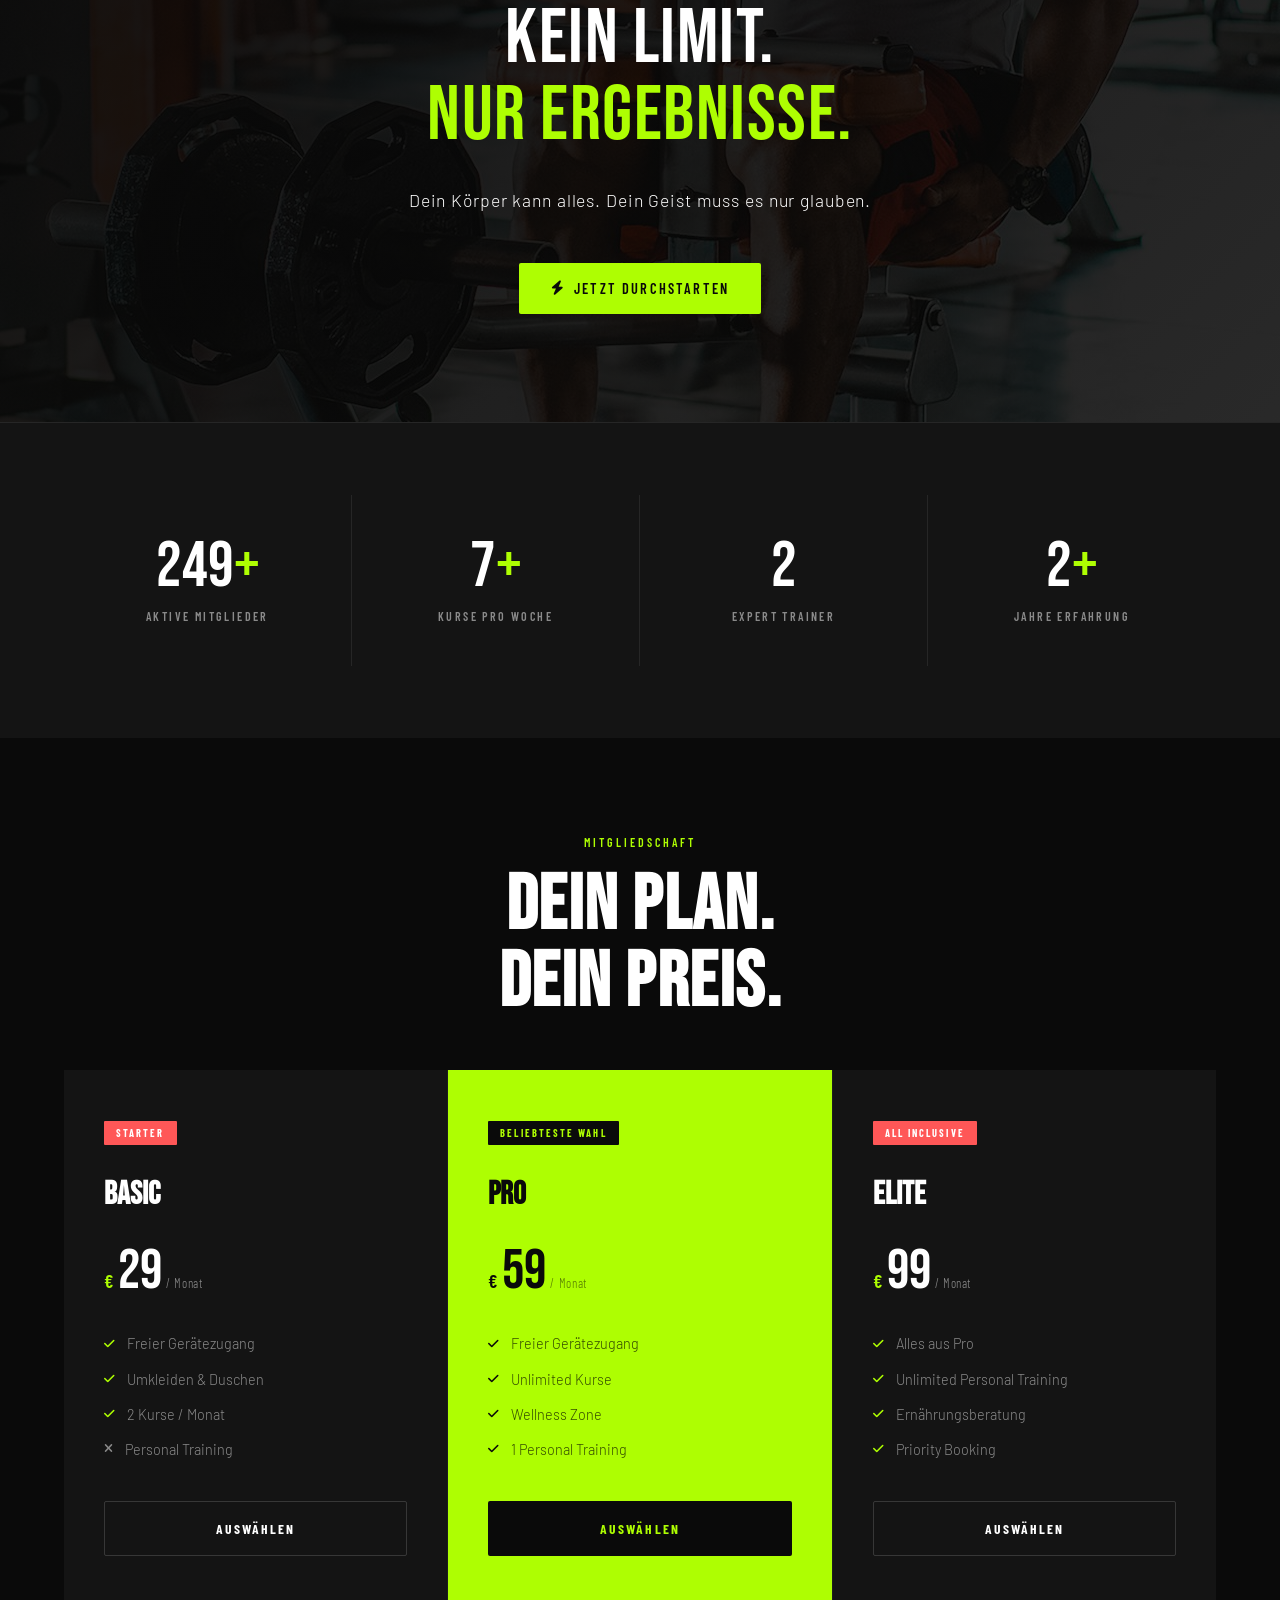
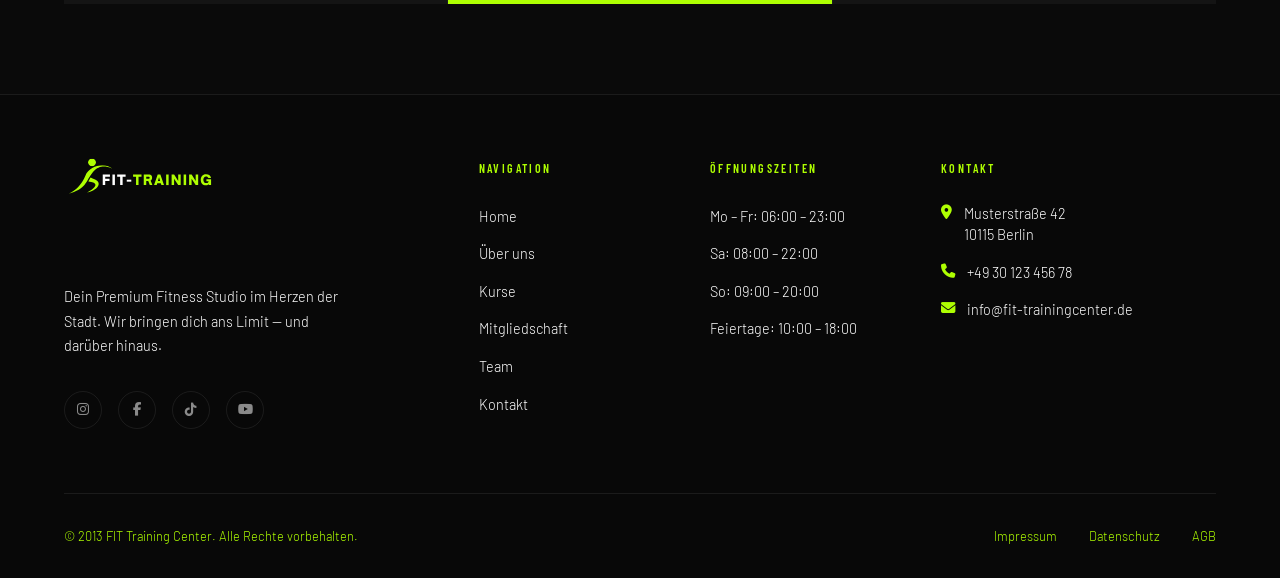
==== commit 702da440: "update commit" ====
--- a/index.html
+++ b/index.html
@@ -6,6 +6,27 @@
     <meta
       name="description"
       content="FIT Training Center – Dein Premium Fitness Studio. Modernste Geräte, professionelle Trainer und eine Community die dich pusht." />
+
+    <!-- Favicon -->
+    <link rel="icon" type="image/svg+xml" href="assets/favicon.svg" />
+    <link rel="icon" type="image/x-icon" href="assets/favicon.ico" />
+    <link rel="icon" type="image/png" sizes="96x96" href="favicon-96x96.png" />
+    <link rel="apple-touch-icon" sizes="180x180" href="apple-touch-icon.png" />
+    <meta name="apple-mobile-web-app-title" content="FIT Training Center" />
+    <link rel="manifest" href="site.webmanifest" />
+
+    <!-- Open Graph -->
+    <meta property="og:type" content="website" />
+    <meta property="og:site_name" content="FIT Training Center" />
+    <meta
+      property="og:title"
+      content="FIT Training Center — Premium Fitness Studio" />
+    <meta
+      property="og:description"
+      content="Dein Premium Fitness Studio in Berlin. Modernste Geräte, zertifizierte Trainer und über 35 Kurse pro Woche." />
+    <meta property="og:image" content="assets/studio-one.jpg" />
+    <meta property="og:locale" content="de_DE" />
+
     <title>FIT Training Center — Home</title>
 
     <!-- Fonts -->
@@ -32,7 +53,10 @@
     <nav class="navbar">
       <div class="container">
         <a href="index.html" class="nav-logo">
-          <img src="assets/logo.svg" alt="FIT Training Center" />
+          <img
+            src="assets/logo.svg"
+            alt="FIT Training Center"
+            loading="eager" />
         </a>
         <ul class="nav-links">
           <li><a href="index.html" class="active">Home</a></li>
@@ -66,7 +90,8 @@
         <img
           src="assets/studio-one.jpg"
           alt="FIT Training Center"
-          data-parallax="0.3" />
+          data-parallax="0.3"
+          loading="eager" />
       </div>
 
       <div class="hero-content">
@@ -151,7 +176,10 @@
 
         <div class="intro-right reveal-right">
           <div class="intro-img-wrap">
-            <img src="assets/studio-two.jpg" alt="FIT Training Center Studio" />
+            <img
+              src="assets/studio-two.jpg"
+              alt="FIT Training Center Studio"
+              loading="eager" />
           </div>
           <div class="intro-badge">
             <span class="num">10+</span>
@@ -216,7 +244,10 @@
 
         <div class="courses-grid">
           <div class="course-card reveal">
-            <img src="assets/cardio-blast.jpg" alt="Cardio Training" />
+            <img
+              src="assets/cardio-blast.jpg"
+              alt="Cardio Training"
+              loading="eager" />
             <div class="course-card-content">
               <span class="course-tag">Ausdauer</span>
               <h3 class="course-card-title">Cardio Blast</h3>
@@ -228,7 +259,10 @@
           </div>
 
           <div class="course-card reveal">
-            <img src="assets/power-lift.jpg" alt="Strength Training" />
+            <img
+              src="assets/power-lift.jpg"
+              alt="Strength Training"
+              loading="eager" />
             <div class="course-card-content">
               <span class="course-tag">Kraft</span>
               <h3 class="course-card-title">Power Lift</h3>
@@ -240,7 +274,7 @@
           </div>
 
           <div class="course-card reveal">
-            <img src="assets/spin-cycle.jpg" alt="Cycling" />
+            <img src="assets/spin-cycle.jpg" alt="Cycling" loading="eager" />
             <div class="course-card-content">
               <span class="course-tag">Cycling</span>
               <h3 class="course-card-title">Spin Cycle</h3>
@@ -253,7 +287,7 @@
 
           <!-- Nur auf iPad sichtbar -->
           <div class="course-card reveal course-card-ipad-only">
-            <img src="assets/body-pump.jpg" alt="Workout" />
+            <img src="assets/body-pump.jpg" alt="Workout" loading="eager" />
             <div class="course-card-content">
               <span class="course-tag">Performance</span>
               <h3 class="course-card-title">Body Pump</h3>
@@ -270,7 +304,11 @@
     <!-- ── MOTIVATION ───────────────────────────────────────── -->
     <section class="motivation">
       <div class="motivation-bg">
-        <img src="assets/workout.jpg" alt="Motivation" data-parallax="0.2" />
+        <img
+          src="assets/workout.jpg"
+          alt="Motivation"
+          data-parallax="0.2"
+          loading="eager" />
       </div>
       <div class="container">
         <div class="motivation-content reveal">
@@ -415,8 +453,11 @@
       <div class="container">
         <div class="footer-grid">
           <div class="footer-brand">
-            <img src="assets/logo.svg" alt="FIT Training Center" />
-            <p class="footer-p">
+            <img
+              src="assets/logo.svg"
+              alt="FIT Training Center"
+              loading="eager" />
+            <p>
               Dein Premium Fitness Studio im Herzen der Stadt. Wir bringen dich
               ans Limit — und darüber hinaus.
             </p>
--- a/css/basic.css
+++ b/css/basic.css
@@ -380,7 +380,7 @@
 
 .footer-brand p {
   font-size: 0.9rem;
-  color: var(--clr-text-muted);
+  color: var(--clr-white);
   line-height: 1.7;
   max-width: 280px;
 }
@@ -464,10 +464,6 @@
   padding-top: var(--space-md);
   flex-wrap: wrap;
   gap: 1rem;
-}
-
-footer .footer-p {
-  color: var(--clr-white);
 }
 
 .footer-bottom p {
--- a/css/index.css
+++ b/css/index.css
@@ -236,7 +236,7 @@
 
 .intro-text {
   font-size: clamp(0.95rem, 1.5vw, 1.05rem);
-  color: var(--clr-text-muted);
+  color: var(--clr-white);
   line-height: 1.8;
   margin-bottom: 2.5rem;
   max-width: 480px;
@@ -519,7 +519,7 @@
 
 .motivation-sub {
   font-size: clamp(0.9rem, 1.5vw, 1.1rem);
-  color: rgba(255, 255, 255, 0.6);
+  color: white;
   letter-spacing: 0.05em;
   margin-bottom: 3rem;
 }
